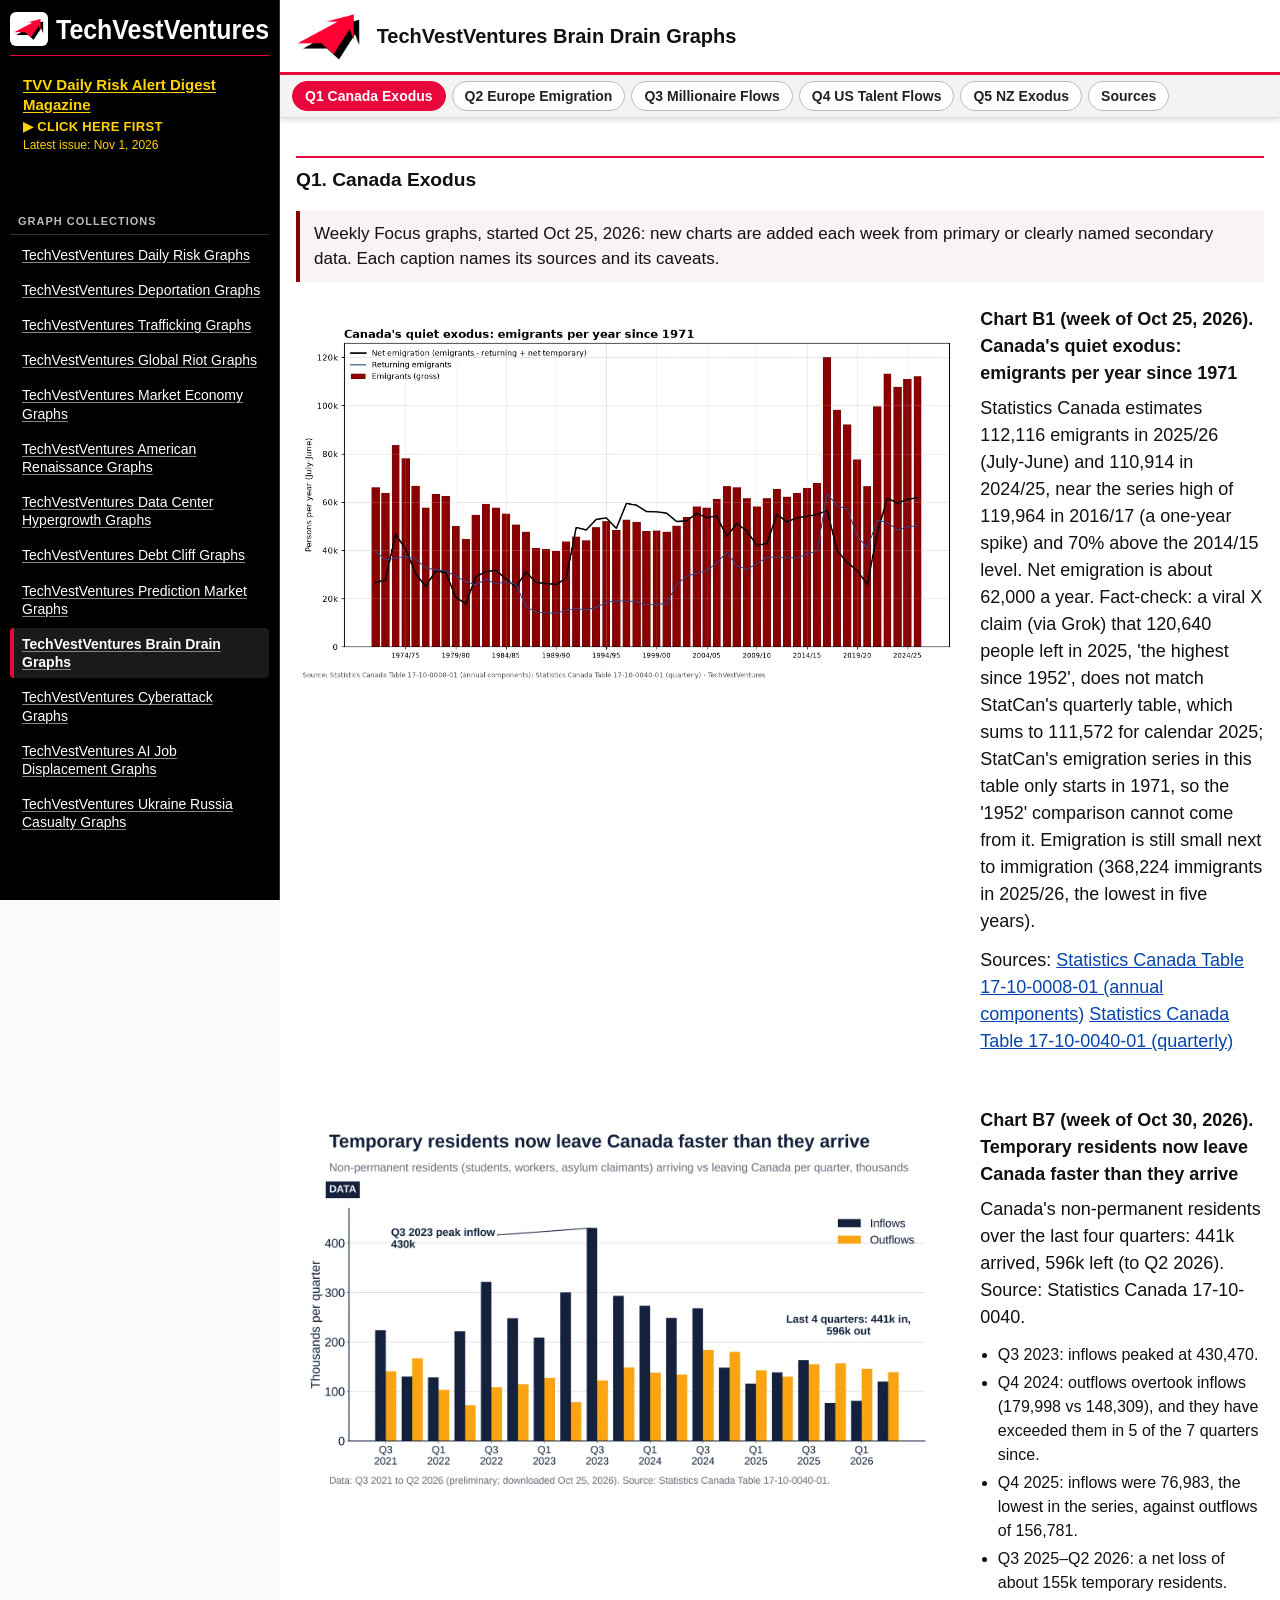
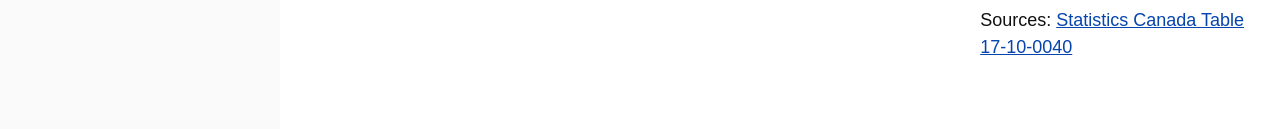
==== index.html @ b0a814bf "Sidebar: gold Digest/Essay links, Graph Collections + Essays groups (3 essays)" ====
<!doctype html><html lang="en"><head><meta charset="utf-8"><meta name="viewport" content="width=device-width,initial-scale=1"><title>TechVestVentures Brain Drain Graphs</title><link rel="stylesheet" href="assets/style.css"></head><body><nav id="tvvnav" aria-label="TechVestVentures sites"><details open><summary><span class="mark"><img src="[data-uri]" alt="TechVest logo"></span><svg class="word" viewBox="0 0 214 32" preserveAspectRatio="xMinYMid meet" role="img" aria-label="TechVestVentures"><text x="0" y="26" textLength="214" lengthAdjust="spacingAndGlyphs" font-family="Arial,Helvetica,sans-serif" font-weight="700" font-size="28" fill="#fff">TechVestVentures</text></svg></summary><a class="mag" href="https://atlantean2.github.io/tvv-daily-risk-alert-digest/"><span class="t">TVV Daily Risk Alert Digest Magazine</span><span class="cta">&#9654; click here first</span><span class="sub">Latest issue: Nov 1, 2026</span></a><div class="sp2" aria-hidden="true"></div><div class="grp">Graph Collections</div><a href="https://atlantean2.github.io/tvv-daily-risk-graphs/">TechVestVentures Daily Risk Graphs</a><a href="https://atlantean2.github.io/tvv-deportation-graphs/">TechVestVentures Deportation Graphs</a><a href="https://atlantean2.github.io/tvv-trafficking-graphs/">TechVestVentures Trafficking Graphs</a><a href="https://atlantean2.github.io/tvv-global-riot-graphs/">TechVestVentures Global Riot Graphs</a><a href="https://atlantean2.github.io/tvv-market-economy-graphs/">TechVestVentures Market Economy Graphs</a><a href="https://atlantean2.github.io/tvv-american-renaissance-graphs/">TechVestVentures American Renaissance Graphs</a><a href="https://atlantean2.github.io/tvv-data-center-hypergrowth-graphs/">TechVestVentures Data Center Hypergrowth Graphs</a><a href="https://atlantean2.github.io/tvv-debt-cliff-graphs/">TechVestVentures Debt Cliff Graphs</a><a href="https://atlantean2.github.io/tvv-prediction-market-graphs/">TechVestVentures Prediction Market Graphs</a><a class="cur" href="https://atlantean2.github.io/tvv-brain-drain-graphs/" aria-current="page">TechVestVentures Brain Drain Graphs</a><a href="https://atlantean2.github.io/tvv-cyberattack-graphs/">TechVestVentures Cyberattack Graphs</a><a href="https://atlantean2.github.io/tvv-ai-job-displacement-graphs/">TechVestVentures AI Job Displacement Graphs</a><a href="https://atlantean2.github.io/tvv-ukraine-russia-casualty-graphs/">TechVestVentures Ukraine Russia Casualty Graphs</a><div class="sp5" aria-hidden="true"></div><div class="grp gold">Essays</div><a class="ess" href="https://atlantean2.github.io/tvv-daily-risk-alert-digest/essays/ai-job-displacement.html">AI Job Displacement</a><a class="ess" href="https://atlantean2.github.io/tvv-daily-risk-alert-digest/essays/prediction-markets.html">Prediction Markets</a><a class="ess" href="https://atlantean2.github.io/tvv-daily-risk-alert-digest/essays/ukraine-russia-casualty-claims.html">Ukraine vs Russia: Casualty Claims</a></details></nav><script>(function(){var d=document.querySelector('#tvvnav details');function f(){if(innerWidth>900)d.open=true}f();addEventListener('resize',f)})()</script><div id="top"><header><img src="assets/logo.png" alt="TVV logo"><h1>TechVestVentures Brain Drain Graphs</h1></header><nav id="tabs" role="tablist" aria-label="Sections"><button role="tab" data-d="Q1" aria-selected="false">Q1 Canada Exodus</button><button role="tab" data-d="Q2" aria-selected="false">Q2 Europe Emigration</button><button role="tab" data-d="Q3" aria-selected="false">Q3 Millionaire Flows</button><button role="tab" data-d="Q4" aria-selected="false">Q4 US Talent Flows</button><button role="tab" data-d="Q5" aria-selected="false">Q5 NZ Exodus</button><button role="tab" data-d="sources" aria-selected="false">Sources</button></nav></div><main id="content"></main><script>const tabs=[...document.querySelectorAll('#tabs button')],m=document.getElementById('content'),ds=tabs.map(t=>t.dataset.d);
async function show(d){if(!ds.includes(d))d=ds[0];tabs.forEach(t=>t.setAttribute('aria-selected',t.dataset.d==d));
document.querySelector(`#tabs [data-d="${d}"]`).scrollIntoView({inline:'nearest',block:'nearest'});
m.innerHTML='<p>Loading…</p>';try{const r=await fetch('issues/'+d+'.html',{cache:'no-cache'});const doc=new DOMParser().parseFromString(await r.text(),'text/html');
const c=doc.querySelector('#issue');c.querySelectorAll('img').forEach(i=>i.setAttribute('src','issues/'+i.getAttribute('src')));
c.querySelectorAll('a[href]').forEach(a=>{const h=a.getAttribute('href');if(!/^(https?:|#)/.test(h))a.setAttribute('href','issues/'+h);if(/^http/.test(h)){a.target='_blank';a.rel='noopener'}});m.innerHTML=c.innerHTML;document.title=TT+' — '+(tabs.find(t=>t.dataset.d==d).textContent);window.scrollTo(0,0)}
catch(e){m.innerHTML='<p>Could not load '+d+'.</p>'}}
const TT=document.title;tabs.forEach(t=>t.onclick=()=>{location.hash=t.dataset.d});
addEventListener('hashchange',()=>show(location.hash.slice(1)));show(location.hash.slice(1));</script></body></html>
---- assets/style.css ----
body{margin:0;font:16px/1.5 Arial,Helvetica,sans-serif;color:#111;background:#fafafa}
#top{position:sticky;top:0;z-index:9;background:#fff;box-shadow:0 2px 6px #0002}
header{border-bottom:3px solid #e8063c;display:flex;align-items:center;gap:14px;padding:8px 16px}
header img{height:56px}header h1{font-size:1.25rem;margin:0}
#tabs{display:flex;gap:6px;overflow-x:auto;white-space:nowrap;padding:6px 12px;background:#f3f3f3;border-bottom:1px solid #ddd;-webkit-overflow-scrolling:touch}
#tabs button{flex:0 0 auto;font:600 14px Arial,sans-serif;padding:6px 12px;border:1px solid #bbb;border-radius:16px;background:#fff;color:#222;cursor:pointer}
#tabs button[aria-selected=true]{background:#e8063c;border-color:#e8063c;color:#fff}
main{max-width:1040px;margin:0 auto;padding:16px;background:#fff}
main img{width:100%;max-width:1000px;height:auto;display:block;margin:14px auto}
a{color:#0645ad;text-decoration:underline}h2{border-top:2px solid #e8063c;padding-top:8px;margin-top:22px;font-size:1.2rem;font-weight:700;scroll-margin-top:130px}
main table{width:100%;border-collapse:collapse}main td{display:block;width:100%;padding:0}main td:empty{display:none}
ul.items{margin-left:24px;padding-left:1.1em}
.action-box{border:3px solid #e8063c;padding:10px 14px;margin:20px 0}ul.items li{margin:6px 0}
@media(max-width:600px){header img{height:40px}header h1{font-size:1rem}}
figure.g{margin:0 0 28px;padding:0}figure.g figcaption{font-size:15px;margin:4px 6px}figure.g .t{font-weight:700}
figure.g .s{font-size:14px;word-break:break-all}ul.src li{margin:4px 0;word-break:break-all}
figure.g.w{display:grid;grid-template-columns:minmax(0,7fr) minmax(260px,3fr);gap:22px;align-items:start;margin:0 0 40px}
figure.g.w img{width:100%;height:auto;max-width:none}
figure.g.w figcaption{font-size:18px;line-height:1.5;margin:0}figure.g.w figcaption p{margin:0 0 12px}
figure.g.w figcaption .t{font-weight:700;display:block;margin-bottom:8px}
.wk{border-left:4px solid #8B0000;background:#faf3f3;padding:10px 14px;margin:0 0 24px;font-size:17px;line-height:1.5}
figure.g.w ul{margin:0 0 12px;padding-left:1.1em;font-size:16px}figure.g.w li{margin:4px 0}figure.g.w p.nt{font-size:15px;color:#444}
@media(max-width:1100px){figure.g.w{grid-template-columns:1fr}}
#tvvnav{position:fixed;left:0;top:0;bottom:0;width:280px;box-sizing:border-box;padding:12px 10px;background:#000;color:#fff;border-right:1px solid #333;font-family:Arial,Helvetica,sans-serif;overflow-y:auto;z-index:20}
#tvvnav summary{list-style:none;cursor:default;display:flex;align-items:center;gap:8px;border-bottom:1px solid #e8063c;padding-bottom:9px;margin-bottom:10px}
#tvvnav summary::-webkit-details-marker{display:none}
#tvvnav .mark{flex:0 0 auto;width:38px;height:34px;background:#fff;border-radius:6px;display:flex;align-items:center;justify-content:center}
#tvvnav .mark img{width:32px;height:auto;display:block}
#tvvnav .word{flex:1 1 auto;min-width:0;height:32px;display:block}
#tvvnav a,#tvvnav span.soon{display:block;font-size:14px;padding:7px 8px;margin:3px 0;border-radius:4px;line-height:1.3;border-left:4px solid transparent}
#tvvnav a{color:#fff;text-decoration:underline;text-decoration-color:#888;text-underline-offset:2px}
#tvvnav a:hover,#tvvnav a:focus{background:#222;text-decoration-color:#fff}
#tvvnav a.cur{font-weight:700;border-left-color:#e8063c;background:#1a1a1a}
#tvvnav span.soon{color:#888;font-style:italic}
#tvvnav a.mag{background:#ffd400;color:#000;font-weight:700;font-size:15px;text-decoration:none;border-left:4px solid #ffd400;padding:9px 9px 8px;margin-bottom:10px}
#tvvnav a.mag:hover,#tvvnav a.mag:focus{background:#ffe766}
#tvvnav a.mag.cur{border-left-color:#e8063c}
#tvvnav a.mag .t{text-decoration:underline;text-underline-offset:2px}
#tvvnav a.mag .cta{display:block;margin-top:5px;font-size:13px;font-weight:700;text-transform:uppercase;letter-spacing:.3px}
#tvvnav a.mag .sub{display:block;font-size:12px;font-weight:400;margin-top:2px}
#tvvnav a.mag:not(.cur){background:transparent;color:#ffd400;border-left:4px solid transparent}
#tvvnav a.mag:not(.cur):hover,#tvvnav a.mag:not(.cur):focus{background:#1a1a1a}
#tvvnav .sp2{height:2.6em}#tvvnav .sp5{height:6.5em}
#tvvnav .grp{font-size:11px;font-weight:700;letter-spacing:1px;text-transform:uppercase;color:#bbb;padding:0 8px 4px;margin:0 0 4px;border-bottom:1px solid #333}
#tvvnav .grp.gold{color:#ffd400;border-bottom-color:#5a4b00}
#tvvnav a.ess{color:#ffd400;font-weight:700;text-decoration-color:#8a7300}
#tvvnav a.ess:hover,#tvvnav a.ess:focus{background:#1a1a1a;text-decoration-color:#ffd400}
#tvvnav a.ess.cur{background:#ffd400;color:#000;border-left-color:#e8063c;text-decoration:none}
body{padding-left:280px}
@media(max-width:900px){body{padding-left:0}#tvvnav{position:static;width:auto;border-right:0;border-bottom:2px solid #e8063c;padding:8px 12px}
#tvvnav summary{cursor:pointer;margin:0;border:0;padding:2px 0}#tvvnav .word{max-width:250px}
#tvvnav summary::after{content:"\2630";color:#fff;font-size:22px;margin-left:auto;padding-left:8px}}
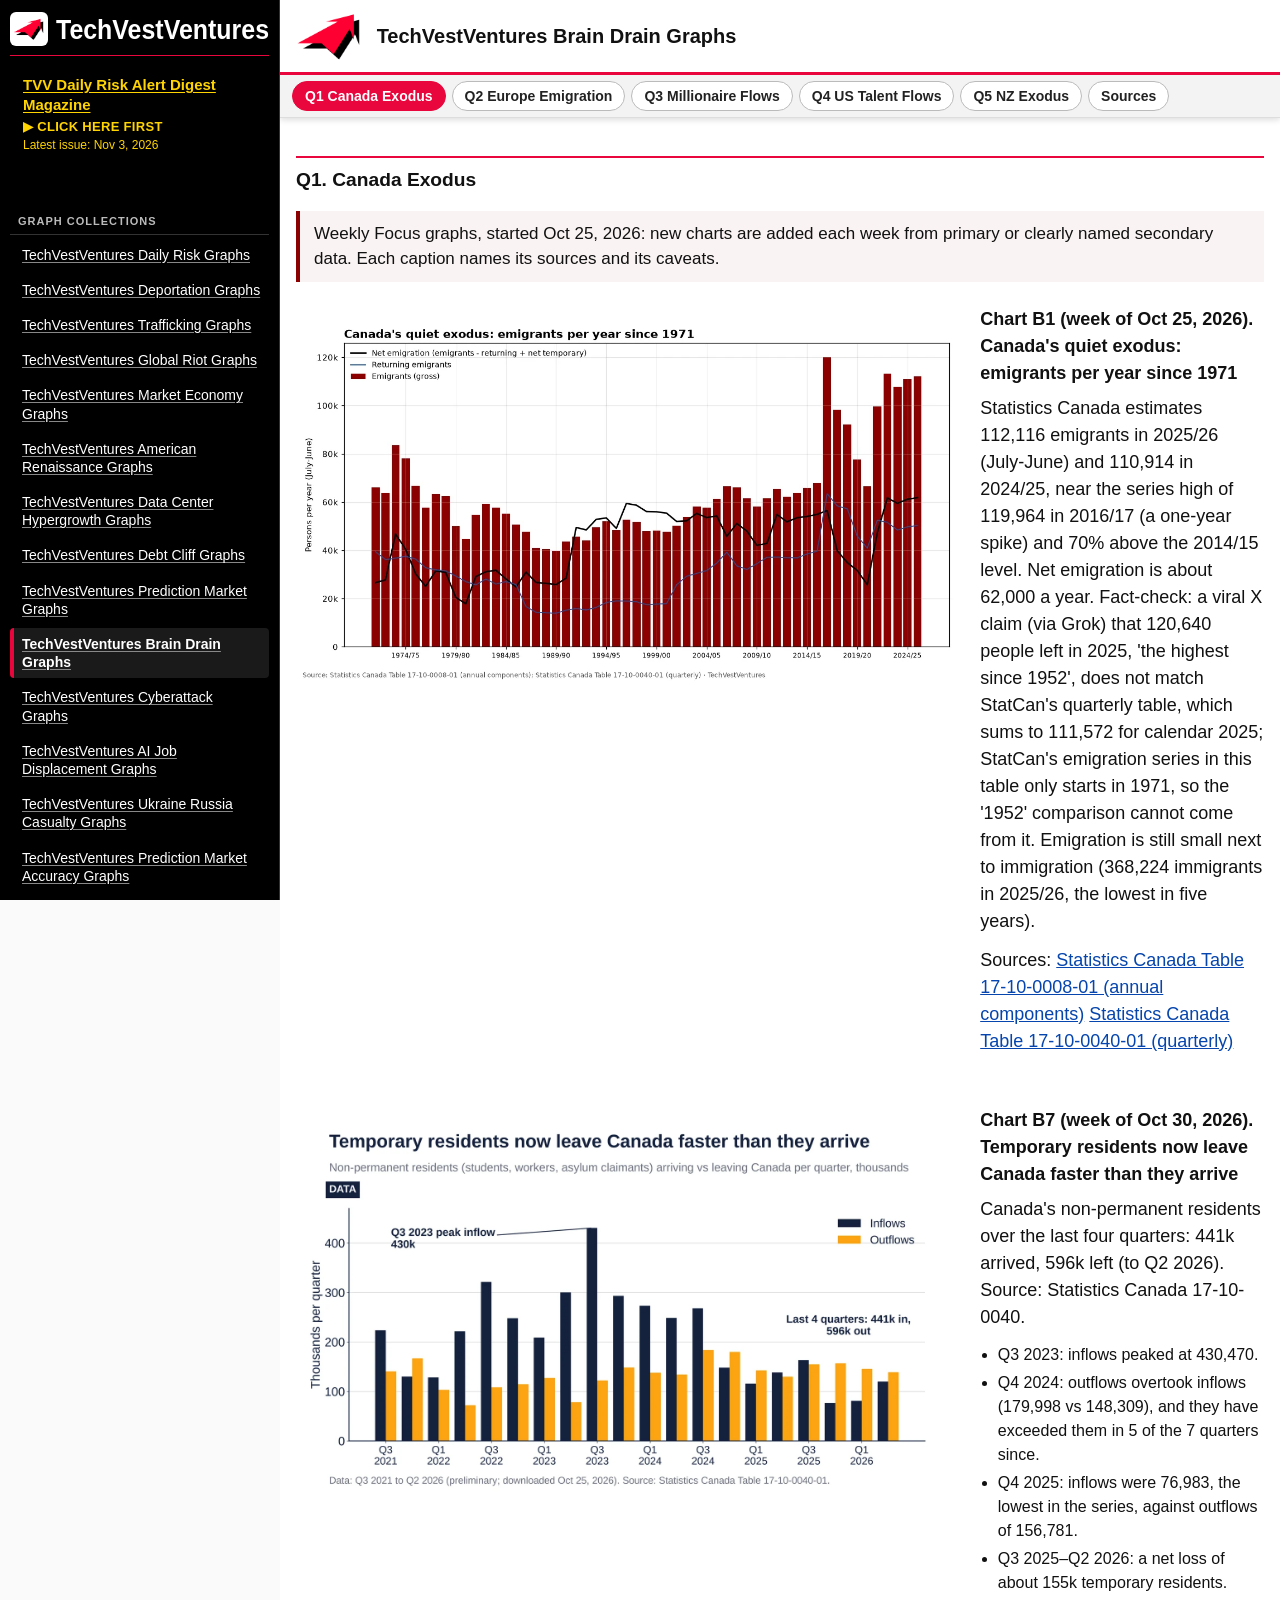
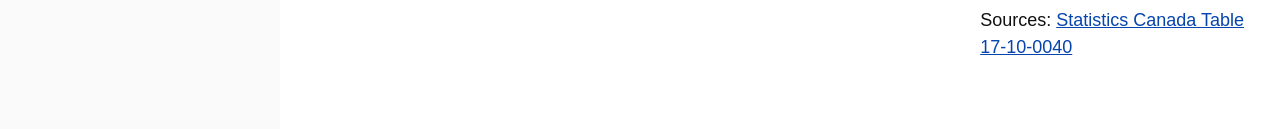
==== commit e1e3bc54: "Sidebar: add Prediction Market Accuracy Graphs" ====
--- a/index.html
+++ b/index.html
@@ -1,4 +1,4 @@
-<!doctype html><html lang="en"><head><meta charset="utf-8"><meta name="viewport" content="width=device-width,initial-scale=1"><title>TechVestVentures Brain Drain Graphs</title><link rel="stylesheet" href="assets/style.css"></head><body><nav id="tvvnav" aria-label="TechVestVentures sites"><details open><summary><span class="mark"><img src="[data-uri]" alt="TechVest logo"></span><svg class="word" viewBox="0 0 214 32" preserveAspectRatio="xMinYMid meet" role="img" aria-label="TechVestVentures"><text x="0" y="26" textLength="214" lengthAdjust="spacingAndGlyphs" font-family="Arial,Helvetica,sans-serif" font-weight="700" font-size="28" fill="#fff">TechVestVentures</text></svg></summary><a class="mag" href="https://atlantean2.github.io/tvv-daily-risk-alert-digest/"><span class="t">TVV Daily Risk Alert Digest Magazine</span><span class="cta">&#9654; click here first</span><span class="sub">Latest issue: Nov 1, 2026</span></a><div class="sp2" aria-hidden="true"></div><div class="grp">Graph Collections</div><a href="https://atlantean2.github.io/tvv-daily-risk-graphs/">TechVestVentures Daily Risk Graphs</a><a href="https://atlantean2.github.io/tvv-deportation-graphs/">TechVestVentures Deportation Graphs</a><a href="https://atlantean2.github.io/tvv-trafficking-graphs/">TechVestVentures Trafficking Graphs</a><a href="https://atlantean2.github.io/tvv-global-riot-graphs/">TechVestVentures Global Riot Graphs</a><a href="https://atlantean2.github.io/tvv-market-economy-graphs/">TechVestVentures Market Economy Graphs</a><a href="https://atlantean2.github.io/tvv-american-renaissance-graphs/">TechVestVentures American Renaissance Graphs</a><a href="https://atlantean2.github.io/tvv-data-center-hypergrowth-graphs/">TechVestVentures Data Center Hypergrowth Graphs</a><a href="https://atlantean2.github.io/tvv-debt-cliff-graphs/">TechVestVentures Debt Cliff Graphs</a><a href="https://atlantean2.github.io/tvv-prediction-market-graphs/">TechVestVentures Prediction Market Graphs</a><a class="cur" href="https://atlantean2.github.io/tvv-brain-drain-graphs/" aria-current="page">TechVestVentures Brain Drain Graphs</a><a href="https://atlantean2.github.io/tvv-cyberattack-graphs/">TechVestVentures Cyberattack Graphs</a><a href="https://atlantean2.github.io/tvv-ai-job-displacement-graphs/">TechVestVentures AI Job Displacement Graphs</a><a href="https://atlantean2.github.io/tvv-ukraine-russia-casualty-graphs/">TechVestVentures Ukraine Russia Casualty Graphs</a><div class="sp5" aria-hidden="true"></div><div class="grp gold">Essays</div><a class="ess" href="https://atlantean2.github.io/tvv-daily-risk-alert-digest/essays/ai-job-displacement.html">AI Job Displacement</a><a class="ess" href="https://atlantean2.github.io/tvv-daily-risk-alert-digest/essays/prediction-markets.html">Prediction Markets</a><a class="ess" href="https://atlantean2.github.io/tvv-daily-risk-alert-digest/essays/ukraine-russia-casualty-claims.html">Ukraine vs Russia: Casualty Claims</a></details></nav><script>(function(){var d=document.querySelector('#tvvnav details');function f(){if(innerWidth>900)d.open=true}f();addEventListener('resize',f)})()</script><div id="top"><header><img src="assets/logo.png" alt="TVV logo"><h1>TechVestVentures Brain Drain Graphs</h1></header><nav id="tabs" role="tablist" aria-label="Sections"><button role="tab" data-d="Q1" aria-selected="false">Q1 Canada Exodus</button><button role="tab" data-d="Q2" aria-selected="false">Q2 Europe Emigration</button><button role="tab" data-d="Q3" aria-selected="false">Q3 Millionaire Flows</button><button role="tab" data-d="Q4" aria-selected="false">Q4 US Talent Flows</button><button role="tab" data-d="Q5" aria-selected="false">Q5 NZ Exodus</button><button role="tab" data-d="sources" aria-selected="false">Sources</button></nav></div><main id="content"></main><script>const tabs=[...document.querySelectorAll('#tabs button')],m=document.getElementById('content'),ds=tabs.map(t=>t.dataset.d);
+<!doctype html><html lang="en"><head><meta charset="utf-8"><meta name="viewport" content="width=device-width,initial-scale=1"><title>TechVestVentures Brain Drain Graphs</title><link rel="stylesheet" href="assets/style.css"></head><body><nav id="tvvnav" aria-label="TechVestVentures sites"><details open><summary><span class="mark"><img src="[data-uri]" alt="TechVest logo"></span><svg class="word" viewBox="0 0 214 32" preserveAspectRatio="xMinYMid meet" role="img" aria-label="TechVestVentures"><text x="0" y="26" textLength="214" lengthAdjust="spacingAndGlyphs" font-family="Arial,Helvetica,sans-serif" font-weight="700" font-size="28" fill="#fff">TechVestVentures</text></svg></summary><a class="mag" href="https://atlantean2.github.io/tvv-daily-risk-alert-digest/"><span class="t">TVV Daily Risk Alert Digest Magazine</span><span class="cta">&#9654; click here first</span><span class="sub">Latest issue: Nov 3, 2026</span></a><div class="sp2" aria-hidden="true"></div><div class="grp">Graph Collections</div><a href="https://atlantean2.github.io/tvv-daily-risk-graphs/">TechVestVentures Daily Risk Graphs</a><a href="https://atlantean2.github.io/tvv-deportation-graphs/">TechVestVentures Deportation Graphs</a><a href="https://atlantean2.github.io/tvv-trafficking-graphs/">TechVestVentures Trafficking Graphs</a><a href="https://atlantean2.github.io/tvv-global-riot-graphs/">TechVestVentures Global Riot Graphs</a><a href="https://atlantean2.github.io/tvv-market-economy-graphs/">TechVestVentures Market Economy Graphs</a><a href="https://atlantean2.github.io/tvv-american-renaissance-graphs/">TechVestVentures American Renaissance Graphs</a><a href="https://atlantean2.github.io/tvv-data-center-hypergrowth-graphs/">TechVestVentures Data Center Hypergrowth Graphs</a><a href="https://atlantean2.github.io/tvv-debt-cliff-graphs/">TechVestVentures Debt Cliff Graphs</a><a href="https://atlantean2.github.io/tvv-prediction-market-graphs/">TechVestVentures Prediction Market Graphs</a><a class="cur" href="https://atlantean2.github.io/tvv-brain-drain-graphs/" aria-current="page">TechVestVentures Brain Drain Graphs</a><a href="https://atlantean2.github.io/tvv-cyberattack-graphs/">TechVestVentures Cyberattack Graphs</a><a href="https://atlantean2.github.io/tvv-ai-job-displacement-graphs/">TechVestVentures AI Job Displacement Graphs</a><a href="https://atlantean2.github.io/tvv-ukraine-russia-casualty-graphs/">TechVestVentures Ukraine Russia Casualty Graphs</a><a href="https://atlantean2.github.io/tvv-prediction-market-accuracy-graphs/">TechVestVentures Prediction Market Accuracy Graphs</a><div class="sp5" aria-hidden="true"></div><div class="grp gold">Essays</div><a class="ess" href="https://atlantean2.github.io/tvv-daily-risk-alert-digest/essays/ai-job-displacement.html">AI Job Displacement</a><a class="ess" href="https://atlantean2.github.io/tvv-daily-risk-alert-digest/essays/prediction-markets.html">Prediction Markets</a><a class="ess" href="https://atlantean2.github.io/tvv-daily-risk-alert-digest/essays/ukraine-russia-casualty-claims.html">Ukraine vs Russia: Casualty Claims</a></details></nav><script>(function(){var d=document.querySelector('#tvvnav details');function f(){if(innerWidth>900)d.open=true}f();addEventListener('resize',f)})()</script><div id="top"><header><img src="assets/logo.png" alt="TVV logo"><h1>TechVestVentures Brain Drain Graphs</h1></header><nav id="tabs" role="tablist" aria-label="Sections"><button role="tab" data-d="Q1" aria-selected="false">Q1 Canada Exodus</button><button role="tab" data-d="Q2" aria-selected="false">Q2 Europe Emigration</button><button role="tab" data-d="Q3" aria-selected="false">Q3 Millionaire Flows</button><button role="tab" data-d="Q4" aria-selected="false">Q4 US Talent Flows</button><button role="tab" data-d="Q5" aria-selected="false">Q5 NZ Exodus</button><button role="tab" data-d="sources" aria-selected="false">Sources</button></nav></div><main id="content"></main><script>const tabs=[...document.querySelectorAll('#tabs button')],m=document.getElementById('content'),ds=tabs.map(t=>t.dataset.d);
 async function show(d){if(!ds.includes(d))d=ds[0];tabs.forEach(t=>t.setAttribute('aria-selected',t.dataset.d==d));
 document.querySelector(`#tabs [data-d="${d}"]`).scrollIntoView({inline:'nearest',block:'nearest'});
 m.innerHTML='<p>Loading…</p>';try{const r=await fetch('issues/'+d+'.html',{cache:'no-cache'});const doc=new DOMParser().parseFromString(await r.text(),'text/html');
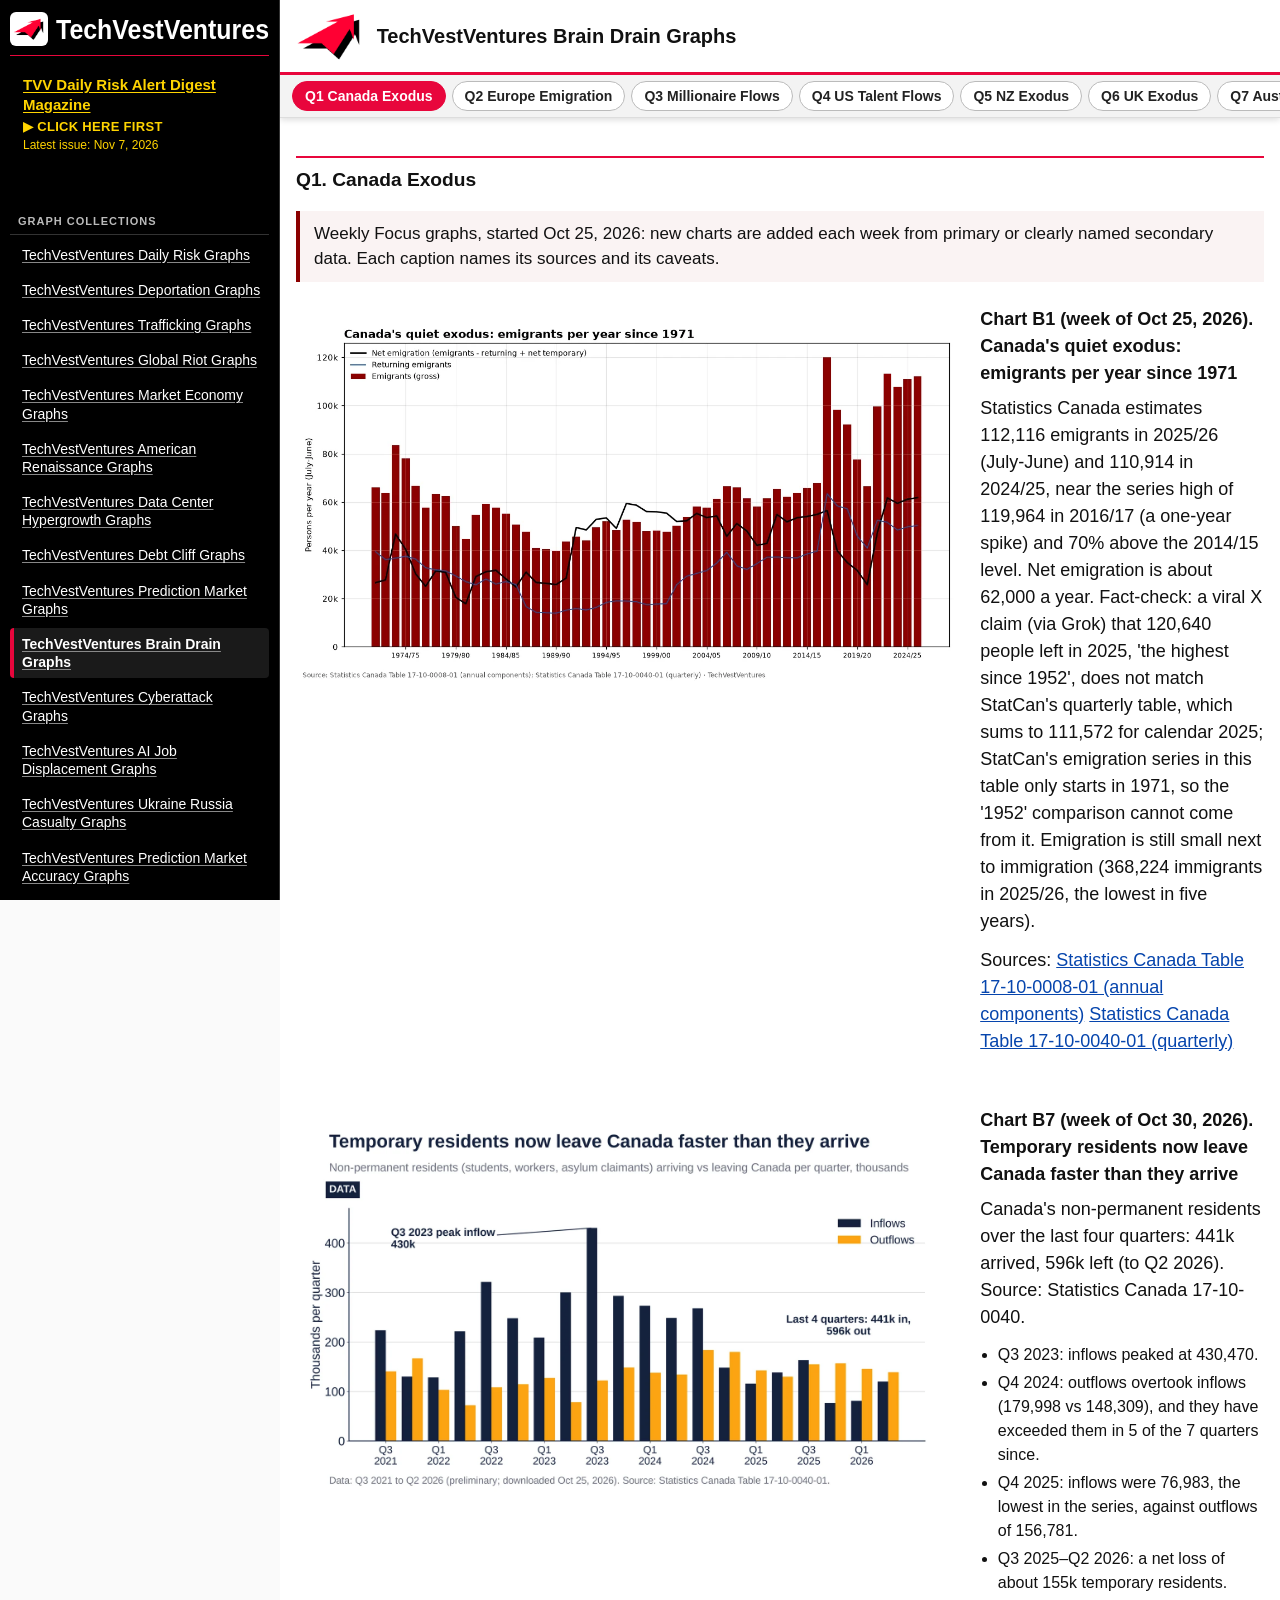
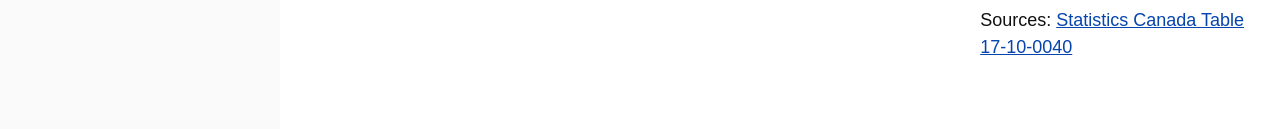
==== commit 715e3f85: "Weekly Focus graphs 2026-11-08" ====
--- a/index.html
+++ b/index.html
@@ -1,4 +1,4 @@
-<!doctype html><html lang="en"><head><meta charset="utf-8"><meta name="viewport" content="width=device-width,initial-scale=1"><title>TechVestVentures Brain Drain Graphs</title><link rel="stylesheet" href="assets/style.css"></head><body><nav id="tvvnav" aria-label="TechVestVentures sites"><details open><summary><span class="mark"><img src="[data-uri]" alt="TechVest logo"></span><svg class="word" viewBox="0 0 214 32" preserveAspectRatio="xMinYMid meet" role="img" aria-label="TechVestVentures"><text x="0" y="26" textLength="214" lengthAdjust="spacingAndGlyphs" font-family="Arial,Helvetica,sans-serif" font-weight="700" font-size="28" fill="#fff">TechVestVentures</text></svg></summary><a class="mag" href="https://atlantean2.github.io/tvv-daily-risk-alert-digest/"><span class="t">TVV Daily Risk Alert Digest Magazine</span><span class="cta">&#9654; click here first</span><span class="sub">Latest issue: Nov 3, 2026</span></a><div class="sp2" aria-hidden="true"></div><div class="grp">Graph Collections</div><a href="https://atlantean2.github.io/tvv-daily-risk-graphs/">TechVestVentures Daily Risk Graphs</a><a href="https://atlantean2.github.io/tvv-deportation-graphs/">TechVestVentures Deportation Graphs</a><a href="https://atlantean2.github.io/tvv-trafficking-graphs/">TechVestVentures Trafficking Graphs</a><a href="https://atlantean2.github.io/tvv-global-riot-graphs/">TechVestVentures Global Riot Graphs</a><a href="https://atlantean2.github.io/tvv-market-economy-graphs/">TechVestVentures Market Economy Graphs</a><a href="https://atlantean2.github.io/tvv-american-renaissance-graphs/">TechVestVentures American Renaissance Graphs</a><a href="https://atlantean2.github.io/tvv-data-center-hypergrowth-graphs/">TechVestVentures Data Center Hypergrowth Graphs</a><a href="https://atlantean2.github.io/tvv-debt-cliff-graphs/">TechVestVentures Debt Cliff Graphs</a><a href="https://atlantean2.github.io/tvv-prediction-market-graphs/">TechVestVentures Prediction Market Graphs</a><a class="cur" href="https://atlantean2.github.io/tvv-brain-drain-graphs/" aria-current="page">TechVestVentures Brain Drain Graphs</a><a href="https://atlantean2.github.io/tvv-cyberattack-graphs/">TechVestVentures Cyberattack Graphs</a><a href="https://atlantean2.github.io/tvv-ai-job-displacement-graphs/">TechVestVentures AI Job Displacement Graphs</a><a href="https://atlantean2.github.io/tvv-ukraine-russia-casualty-graphs/">TechVestVentures Ukraine Russia Casualty Graphs</a><a href="https://atlantean2.github.io/tvv-prediction-market-accuracy-graphs/">TechVestVentures Prediction Market Accuracy Graphs</a><div class="sp5" aria-hidden="true"></div><div class="grp gold">Essays</div><a class="ess" href="https://atlantean2.github.io/tvv-daily-risk-alert-digest/essays/ai-job-displacement.html">AI Job Displacement</a><a class="ess" href="https://atlantean2.github.io/tvv-daily-risk-alert-digest/essays/prediction-markets.html">Prediction Markets</a><a class="ess" href="https://atlantean2.github.io/tvv-daily-risk-alert-digest/essays/ukraine-russia-casualty-claims.html">Ukraine vs Russia: Casualty Claims</a></details></nav><script>(function(){var d=document.querySelector('#tvvnav details');function f(){if(innerWidth>900)d.open=true}f();addEventListener('resize',f)})()</script><div id="top"><header><img src="assets/logo.png" alt="TVV logo"><h1>TechVestVentures Brain Drain Graphs</h1></header><nav id="tabs" role="tablist" aria-label="Sections"><button role="tab" data-d="Q1" aria-selected="false">Q1 Canada Exodus</button><button role="tab" data-d="Q2" aria-selected="false">Q2 Europe Emigration</button><button role="tab" data-d="Q3" aria-selected="false">Q3 Millionaire Flows</button><button role="tab" data-d="Q4" aria-selected="false">Q4 US Talent Flows</button><button role="tab" data-d="Q5" aria-selected="false">Q5 NZ Exodus</button><button role="tab" data-d="sources" aria-selected="false">Sources</button></nav></div><main id="content"></main><script>const tabs=[...document.querySelectorAll('#tabs button')],m=document.getElementById('content'),ds=tabs.map(t=>t.dataset.d);
+<!doctype html><html lang="en"><head><meta charset="utf-8"><meta name="viewport" content="width=device-width,initial-scale=1"><title>TechVestVentures Brain Drain Graphs</title><link rel="stylesheet" href="assets/style.css"></head><body><nav id="tvvnav" aria-label="TechVestVentures sites"><details open><summary><span class="mark"><img src="[data-uri]" alt="TechVest logo"></span><svg class="word" viewBox="0 0 214 32" preserveAspectRatio="xMinYMid meet" role="img" aria-label="TechVestVentures"><text x="0" y="26" textLength="214" lengthAdjust="spacingAndGlyphs" font-family="Arial,Helvetica,sans-serif" font-weight="700" font-size="28" fill="#fff">TechVestVentures</text></svg></summary><a class="mag" href="https://atlantean2.github.io/tvv-daily-risk-alert-digest/"><span class="t">TVV Daily Risk Alert Digest Magazine</span><span class="cta">&#9654; click here first</span><span class="sub">Latest issue: Nov 7, 2026</span></a><div class="sp2" aria-hidden="true"></div><div class="grp">Graph Collections</div><a href="https://atlantean2.github.io/tvv-daily-risk-graphs/">TechVestVentures Daily Risk Graphs</a><a href="https://atlantean2.github.io/tvv-deportation-graphs/">TechVestVentures Deportation Graphs</a><a href="https://atlantean2.github.io/tvv-trafficking-graphs/">TechVestVentures Trafficking Graphs</a><a href="https://atlantean2.github.io/tvv-global-riot-graphs/">TechVestVentures Global Riot Graphs</a><a href="https://atlantean2.github.io/tvv-market-economy-graphs/">TechVestVentures Market Economy Graphs</a><a href="https://atlantean2.github.io/tvv-american-renaissance-graphs/">TechVestVentures American Renaissance Graphs</a><a href="https://atlantean2.github.io/tvv-data-center-hypergrowth-graphs/">TechVestVentures Data Center Hypergrowth Graphs</a><a href="https://atlantean2.github.io/tvv-debt-cliff-graphs/">TechVestVentures Debt Cliff Graphs</a><a href="https://atlantean2.github.io/tvv-prediction-market-graphs/">TechVestVentures Prediction Market Graphs</a><a class="cur" href="https://atlantean2.github.io/tvv-brain-drain-graphs/" aria-current="page">TechVestVentures Brain Drain Graphs</a><a href="https://atlantean2.github.io/tvv-cyberattack-graphs/">TechVestVentures Cyberattack Graphs</a><a href="https://atlantean2.github.io/tvv-ai-job-displacement-graphs/">TechVestVentures AI Job Displacement Graphs</a><a href="https://atlantean2.github.io/tvv-ukraine-russia-casualty-graphs/">TechVestVentures Ukraine Russia Casualty Graphs</a><a href="https://atlantean2.github.io/tvv-prediction-market-accuracy-graphs/">TechVestVentures Prediction Market Accuracy Graphs</a><div class="sp5" aria-hidden="true"></div><div class="grp gold">Essays</div><a class="ess" href="https://atlantean2.github.io/tvv-daily-risk-alert-digest/essays/ai-job-displacement.html">AI Job Displacement</a><a class="ess" href="https://atlantean2.github.io/tvv-daily-risk-alert-digest/essays/prediction-markets.html">Prediction Markets</a><a class="ess" href="https://atlantean2.github.io/tvv-daily-risk-alert-digest/essays/ukraine-russia-casualty-claims.html">Ukraine vs Russia: Casualty Claims</a></details></nav><script>(function(){var d=document.querySelector('#tvvnav details');function f(){if(innerWidth>900)d.open=true}f();addEventListener('resize',f)})()</script><div id="top"><header><img src="assets/logo.png" alt="TVV logo"><h1>TechVestVentures Brain Drain Graphs</h1></header><nav id="tabs" role="tablist" aria-label="Sections"><button role="tab" data-d="Q1" aria-selected="false">Q1 Canada Exodus</button><button role="tab" data-d="Q2" aria-selected="false">Q2 Europe Emigration</button><button role="tab" data-d="Q3" aria-selected="false">Q3 Millionaire Flows</button><button role="tab" data-d="Q4" aria-selected="false">Q4 US Talent Flows</button><button role="tab" data-d="Q5" aria-selected="false">Q5 NZ Exodus</button><button role="tab" data-d="Q6" aria-selected="false">Q6 UK Exodus</button><button role="tab" data-d="Q7" aria-selected="false">Q7 Australia Exodus</button><button role="tab" data-d="sources" aria-selected="false">Sources</button></nav></div><main id="content"></main><script>const tabs=[...document.querySelectorAll('#tabs button')],m=document.getElementById('content'),ds=tabs.map(t=>t.dataset.d);
 async function show(d){if(!ds.includes(d))d=ds[0];tabs.forEach(t=>t.setAttribute('aria-selected',t.dataset.d==d));
 document.querySelector(`#tabs [data-d="${d}"]`).scrollIntoView({inline:'nearest',block:'nearest'});
 m.innerHTML='<p>Loading…</p>';try{const r=await fetch('issues/'+d+'.html',{cache:'no-cache'});const doc=new DOMParser().parseFromString(await r.text(),'text/html');
--- a/assets/style.css
+++ b/assets/style.css
@@ -10,7 +10,7 @@
 a{color:#0645ad;text-decoration:underline}h2{border-top:2px solid #e8063c;padding-top:8px;margin-top:22px;font-size:1.2rem;font-weight:700;scroll-margin-top:130px}
 main table{width:100%;border-collapse:collapse}main td{display:block;width:100%;padding:0}main td:empty{display:none}
 ul.items{margin-left:24px;padding-left:1.1em}
-.action-box{border:3px solid #e8063c;padding:10px 14px;margin:20px 0}ul.items li{margin:6px 0}
+.action-box{border:3px solid #e8063c;padding:10px 14px;margin:20px 0}a.risk-center{font-weight:700;color:#C00000}.rc-header{font-size:.9rem;color:#1a1a1a;border-bottom:2px solid #C9A227;padding-bottom:6px;margin:0 0 12px}ul.items li{margin:6px 0}
 @media(max-width:600px){header img{height:40px}header h1{font-size:1rem}}
 figure.g{margin:0 0 28px;padding:0}figure.g figcaption{font-size:15px;margin:4px 6px}figure.g .t{font-weight:700}
 figure.g .s{font-size:14px;word-break:break-all}ul.src li{margin:4px 0;word-break:break-all}
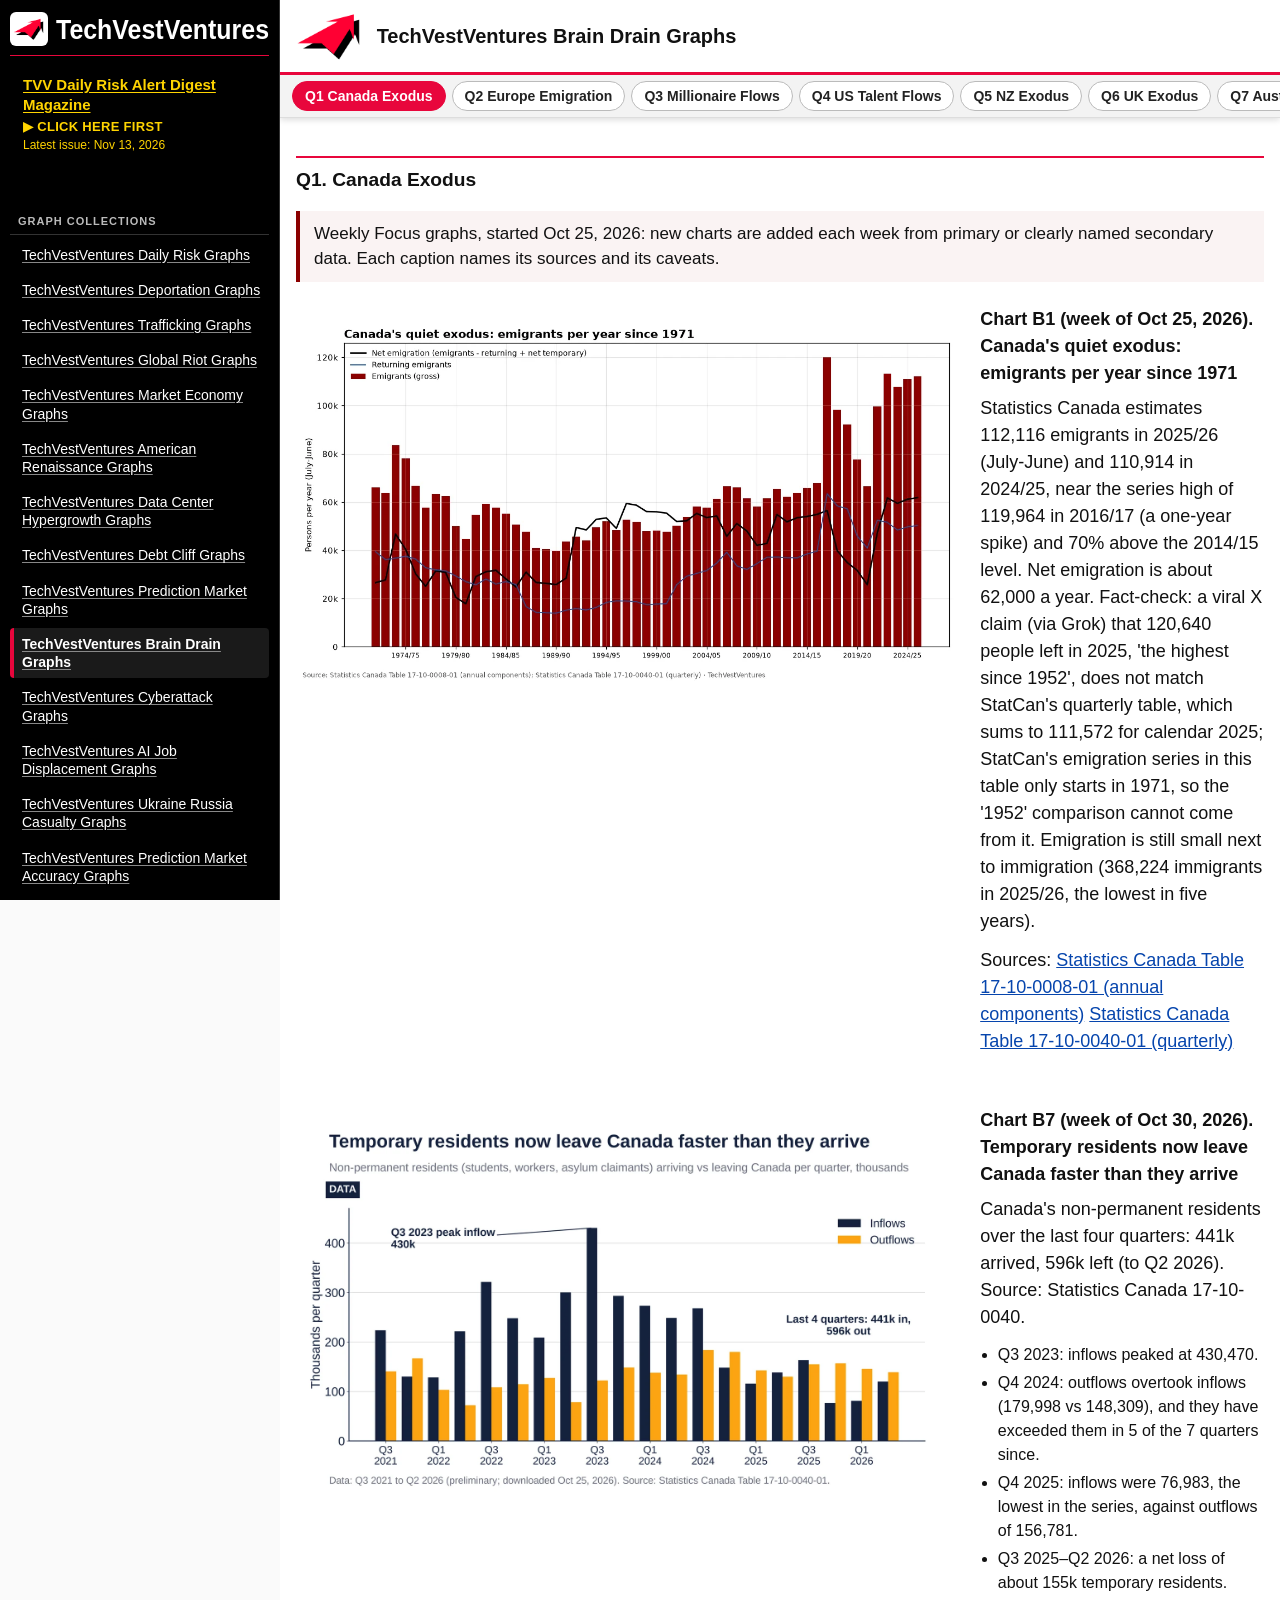
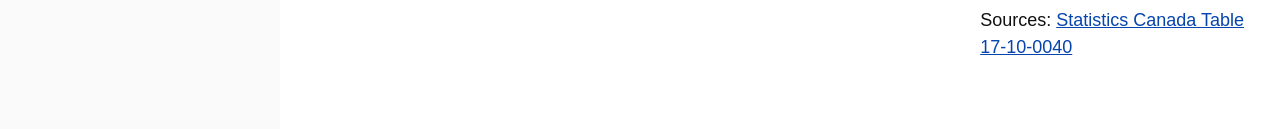
==== commit b06453a7: "Sidebar: add Longevity Health Graphs" ====
--- a/index.html
+++ b/index.html
@@ -1,4 +1,4 @@
-<!doctype html><html lang="en"><head><meta charset="utf-8"><meta name="viewport" content="width=device-width,initial-scale=1"><title>TechVestVentures Brain Drain Graphs</title><link rel="stylesheet" href="assets/style.css"></head><body><nav id="tvvnav" aria-label="TechVestVentures sites"><details open><summary><span class="mark"><img src="[data-uri]" alt="TechVest logo"></span><svg class="word" viewBox="0 0 214 32" preserveAspectRatio="xMinYMid meet" role="img" aria-label="TechVestVentures"><text x="0" y="26" textLength="214" lengthAdjust="spacingAndGlyphs" font-family="Arial,Helvetica,sans-serif" font-weight="700" font-size="28" fill="#fff">TechVestVentures</text></svg></summary><a class="mag" href="https://atlantean2.github.io/tvv-daily-risk-alert-digest/"><span class="t">TVV Daily Risk Alert Digest Magazine</span><span class="cta">&#9654; click here first</span><span class="sub">Latest issue: Nov 7, 2026</span></a><div class="sp2" aria-hidden="true"></div><div class="grp">Graph Collections</div><a href="https://atlantean2.github.io/tvv-daily-risk-graphs/">TechVestVentures Daily Risk Graphs</a><a href="https://atlantean2.github.io/tvv-deportation-graphs/">TechVestVentures Deportation Graphs</a><a href="https://atlantean2.github.io/tvv-trafficking-graphs/">TechVestVentures Trafficking Graphs</a><a href="https://atlantean2.github.io/tvv-global-riot-graphs/">TechVestVentures Global Riot Graphs</a><a href="https://atlantean2.github.io/tvv-market-economy-graphs/">TechVestVentures Market Economy Graphs</a><a href="https://atlantean2.github.io/tvv-american-renaissance-graphs/">TechVestVentures American Renaissance Graphs</a><a href="https://atlantean2.github.io/tvv-data-center-hypergrowth-graphs/">TechVestVentures Data Center Hypergrowth Graphs</a><a href="https://atlantean2.github.io/tvv-debt-cliff-graphs/">TechVestVentures Debt Cliff Graphs</a><a href="https://atlantean2.github.io/tvv-prediction-market-graphs/">TechVestVentures Prediction Market Graphs</a><a class="cur" href="https://atlantean2.github.io/tvv-brain-drain-graphs/" aria-current="page">TechVestVentures Brain Drain Graphs</a><a href="https://atlantean2.github.io/tvv-cyberattack-graphs/">TechVestVentures Cyberattack Graphs</a><a href="https://atlantean2.github.io/tvv-ai-job-displacement-graphs/">TechVestVentures AI Job Displacement Graphs</a><a href="https://atlantean2.github.io/tvv-ukraine-russia-casualty-graphs/">TechVestVentures Ukraine Russia Casualty Graphs</a><a href="https://atlantean2.github.io/tvv-prediction-market-accuracy-graphs/">TechVestVentures Prediction Market Accuracy Graphs</a><div class="sp5" aria-hidden="true"></div><div class="grp gold">Essays</div><a class="ess" href="https://atlantean2.github.io/tvv-daily-risk-alert-digest/essays/ai-job-displacement.html">AI Job Displacement</a><a class="ess" href="https://atlantean2.github.io/tvv-daily-risk-alert-digest/essays/prediction-markets.html">Prediction Markets</a><a class="ess" href="https://atlantean2.github.io/tvv-daily-risk-alert-digest/essays/ukraine-russia-casualty-claims.html">Ukraine vs Russia: Casualty Claims</a></details></nav><script>(function(){var d=document.querySelector('#tvvnav details');function f(){if(innerWidth>900)d.open=true}f();addEventListener('resize',f)})()</script><div id="top"><header><img src="assets/logo.png" alt="TVV logo"><h1>TechVestVentures Brain Drain Graphs</h1></header><nav id="tabs" role="tablist" aria-label="Sections"><button role="tab" data-d="Q1" aria-selected="false">Q1 Canada Exodus</button><button role="tab" data-d="Q2" aria-selected="false">Q2 Europe Emigration</button><button role="tab" data-d="Q3" aria-selected="false">Q3 Millionaire Flows</button><button role="tab" data-d="Q4" aria-selected="false">Q4 US Talent Flows</button><button role="tab" data-d="Q5" aria-selected="false">Q5 NZ Exodus</button><button role="tab" data-d="Q6" aria-selected="false">Q6 UK Exodus</button><button role="tab" data-d="Q7" aria-selected="false">Q7 Australia Exodus</button><button role="tab" data-d="sources" aria-selected="false">Sources</button></nav></div><main id="content"></main><script>const tabs=[...document.querySelectorAll('#tabs button')],m=document.getElementById('content'),ds=tabs.map(t=>t.dataset.d);
+<!doctype html><html lang="en"><head><meta charset="utf-8"><meta name="viewport" content="width=device-width,initial-scale=1"><title>TechVestVentures Brain Drain Graphs</title><link rel="stylesheet" href="assets/style.css"></head><body><nav id="tvvnav" aria-label="TechVestVentures sites"><details open><summary><span class="mark"><img src="[data-uri]" alt="TechVest logo"></span><svg class="word" viewBox="0 0 214 32" preserveAspectRatio="xMinYMid meet" role="img" aria-label="TechVestVentures"><text x="0" y="26" textLength="214" lengthAdjust="spacingAndGlyphs" font-family="Arial,Helvetica,sans-serif" font-weight="700" font-size="28" fill="#fff">TechVestVentures</text></svg></summary><a class="mag" href="https://atlantean2.github.io/tvv-daily-risk-alert-digest/"><span class="t">TVV Daily Risk Alert Digest Magazine</span><span class="cta">&#9654; click here first</span><span class="sub">Latest issue: Nov 13, 2026</span></a><div class="sp2" aria-hidden="true"></div><div class="grp">Graph Collections</div><a href="https://atlantean2.github.io/tvv-daily-risk-graphs/">TechVestVentures Daily Risk Graphs</a><a href="https://atlantean2.github.io/tvv-deportation-graphs/">TechVestVentures Deportation Graphs</a><a href="https://atlantean2.github.io/tvv-trafficking-graphs/">TechVestVentures Trafficking Graphs</a><a href="https://atlantean2.github.io/tvv-global-riot-graphs/">TechVestVentures Global Riot Graphs</a><a href="https://atlantean2.github.io/tvv-market-economy-graphs/">TechVestVentures Market Economy Graphs</a><a href="https://atlantean2.github.io/tvv-american-renaissance-graphs/">TechVestVentures American Renaissance Graphs</a><a href="https://atlantean2.github.io/tvv-data-center-hypergrowth-graphs/">TechVestVentures Data Center Hypergrowth Graphs</a><a href="https://atlantean2.github.io/tvv-debt-cliff-graphs/">TechVestVentures Debt Cliff Graphs</a><a href="https://atlantean2.github.io/tvv-prediction-market-graphs/">TechVestVentures Prediction Market Graphs</a><a class="cur" href="https://atlantean2.github.io/tvv-brain-drain-graphs/" aria-current="page">TechVestVentures Brain Drain Graphs</a><a href="https://atlantean2.github.io/tvv-cyberattack-graphs/">TechVestVentures Cyberattack Graphs</a><a href="https://atlantean2.github.io/tvv-ai-job-displacement-graphs/">TechVestVentures AI Job Displacement Graphs</a><a href="https://atlantean2.github.io/tvv-ukraine-russia-casualty-graphs/">TechVestVentures Ukraine Russia Casualty Graphs</a><a href="https://atlantean2.github.io/tvv-prediction-market-accuracy-graphs/">TechVestVentures Prediction Market Accuracy Graphs</a><a href="https://atlantean2.github.io/tvv-longevity-health-graphs/">TechVestVentures Longevity Health Graphs</a><div class="sp5" aria-hidden="true"></div><div class="grp gold">Essays</div><a class="ess" href="https://atlantean2.github.io/tvv-daily-risk-alert-digest/essays/ai-job-displacement.html">AI Job Displacement</a><a class="ess" href="https://atlantean2.github.io/tvv-daily-risk-alert-digest/essays/prediction-markets.html">Prediction Markets</a><a class="ess" href="https://atlantean2.github.io/tvv-daily-risk-alert-digest/essays/ukraine-russia-casualty-claims.html">Ukraine vs Russia: Casualty Claims</a></details></nav><script>(function(){var d=document.querySelector('#tvvnav details');function f(){if(innerWidth>900)d.open=true}f();addEventListener('resize',f)})()</script><div id="top"><header><img src="assets/logo.png" alt="TVV logo"><h1>TechVestVentures Brain Drain Graphs</h1></header><nav id="tabs" role="tablist" aria-label="Sections"><button role="tab" data-d="Q1" aria-selected="false">Q1 Canada Exodus</button><button role="tab" data-d="Q2" aria-selected="false">Q2 Europe Emigration</button><button role="tab" data-d="Q3" aria-selected="false">Q3 Millionaire Flows</button><button role="tab" data-d="Q4" aria-selected="false">Q4 US Talent Flows</button><button role="tab" data-d="Q5" aria-selected="false">Q5 NZ Exodus</button><button role="tab" data-d="Q6" aria-selected="false">Q6 UK Exodus</button><button role="tab" data-d="Q7" aria-selected="false">Q7 Australia Exodus</button><button role="tab" data-d="sources" aria-selected="false">Sources</button></nav></div><main id="content"></main><script>const tabs=[...document.querySelectorAll('#tabs button')],m=document.getElementById('content'),ds=tabs.map(t=>t.dataset.d);
 async function show(d){if(!ds.includes(d))d=ds[0];tabs.forEach(t=>t.setAttribute('aria-selected',t.dataset.d==d));
 document.querySelector(`#tabs [data-d="${d}"]`).scrollIntoView({inline:'nearest',block:'nearest'});
 m.innerHTML='<p>Loading…</p>';try{const r=await fetch('issues/'+d+'.html',{cache:'no-cache'});const doc=new DOMParser().parseFromString(await r.text(),'text/html');
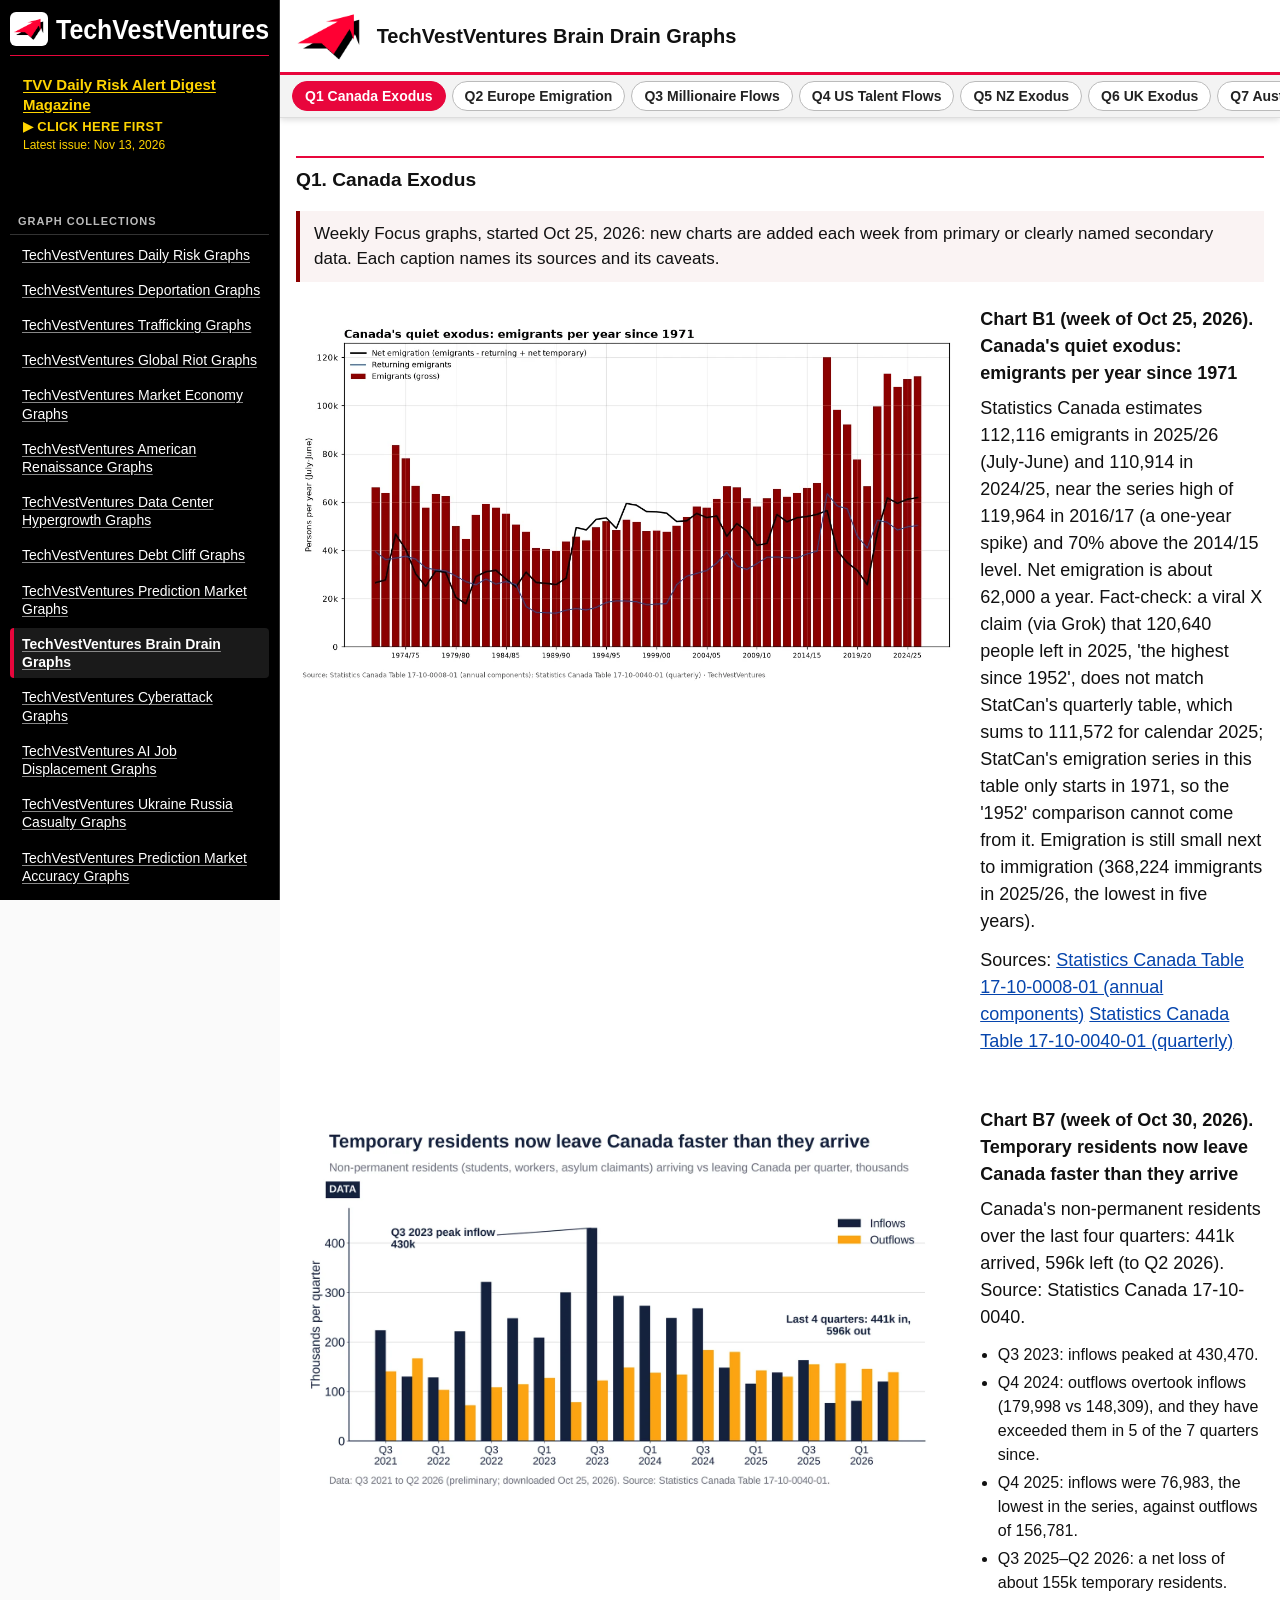
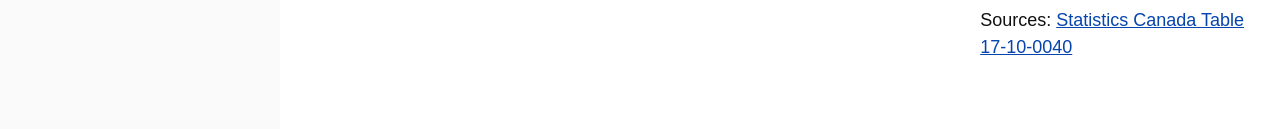
==== commit 274e294a: "Sidebar: add Longevity Watcher Digest button" ====
--- a/index.html
+++ b/index.html
@@ -1,4 +1,4 @@
-<!doctype html><html lang="en"><head><meta charset="utf-8"><meta name="viewport" content="width=device-width,initial-scale=1"><title>TechVestVentures Brain Drain Graphs</title><link rel="stylesheet" href="assets/style.css"></head><body><nav id="tvvnav" aria-label="TechVestVentures sites"><details open><summary><span class="mark"><img src="[data-uri]" alt="TechVest logo"></span><svg class="word" viewBox="0 0 214 32" preserveAspectRatio="xMinYMid meet" role="img" aria-label="TechVestVentures"><text x="0" y="26" textLength="214" lengthAdjust="spacingAndGlyphs" font-family="Arial,Helvetica,sans-serif" font-weight="700" font-size="28" fill="#fff">TechVestVentures</text></svg></summary><a class="mag" href="https://atlantean2.github.io/tvv-daily-risk-alert-digest/"><span class="t">TVV Daily Risk Alert Digest Magazine</span><span class="cta">&#9654; click here first</span><span class="sub">Latest issue: Nov 13, 2026</span></a><div class="sp2" aria-hidden="true"></div><div class="grp">Graph Collections</div><a href="https://atlantean2.github.io/tvv-daily-risk-graphs/">TechVestVentures Daily Risk Graphs</a><a href="https://atlantean2.github.io/tvv-deportation-graphs/">TechVestVentures Deportation Graphs</a><a href="https://atlantean2.github.io/tvv-trafficking-graphs/">TechVestVentures Trafficking Graphs</a><a href="https://atlantean2.github.io/tvv-global-riot-graphs/">TechVestVentures Global Riot Graphs</a><a href="https://atlantean2.github.io/tvv-market-economy-graphs/">TechVestVentures Market Economy Graphs</a><a href="https://atlantean2.github.io/tvv-american-renaissance-graphs/">TechVestVentures American Renaissance Graphs</a><a href="https://atlantean2.github.io/tvv-data-center-hypergrowth-graphs/">TechVestVentures Data Center Hypergrowth Graphs</a><a href="https://atlantean2.github.io/tvv-debt-cliff-graphs/">TechVestVentures Debt Cliff Graphs</a><a href="https://atlantean2.github.io/tvv-prediction-market-graphs/">TechVestVentures Prediction Market Graphs</a><a class="cur" href="https://atlantean2.github.io/tvv-brain-drain-graphs/" aria-current="page">TechVestVentures Brain Drain Graphs</a><a href="https://atlantean2.github.io/tvv-cyberattack-graphs/">TechVestVentures Cyberattack Graphs</a><a href="https://atlantean2.github.io/tvv-ai-job-displacement-graphs/">TechVestVentures AI Job Displacement Graphs</a><a href="https://atlantean2.github.io/tvv-ukraine-russia-casualty-graphs/">TechVestVentures Ukraine Russia Casualty Graphs</a><a href="https://atlantean2.github.io/tvv-prediction-market-accuracy-graphs/">TechVestVentures Prediction Market Accuracy Graphs</a><a href="https://atlantean2.github.io/tvv-longevity-health-graphs/">TechVestVentures Longevity Health Graphs</a><div class="sp5" aria-hidden="true"></div><div class="grp gold">Essays</div><a class="ess" href="https://atlantean2.github.io/tvv-daily-risk-alert-digest/essays/ai-job-displacement.html">AI Job Displacement</a><a class="ess" href="https://atlantean2.github.io/tvv-daily-risk-alert-digest/essays/prediction-markets.html">Prediction Markets</a><a class="ess" href="https://atlantean2.github.io/tvv-daily-risk-alert-digest/essays/ukraine-russia-casualty-claims.html">Ukraine vs Russia: Casualty Claims</a></details></nav><script>(function(){var d=document.querySelector('#tvvnav details');function f(){if(innerWidth>900)d.open=true}f();addEventListener('resize',f)})()</script><div id="top"><header><img src="assets/logo.png" alt="TVV logo"><h1>TechVestVentures Brain Drain Graphs</h1></header><nav id="tabs" role="tablist" aria-label="Sections"><button role="tab" data-d="Q1" aria-selected="false">Q1 Canada Exodus</button><button role="tab" data-d="Q2" aria-selected="false">Q2 Europe Emigration</button><button role="tab" data-d="Q3" aria-selected="false">Q3 Millionaire Flows</button><button role="tab" data-d="Q4" aria-selected="false">Q4 US Talent Flows</button><button role="tab" data-d="Q5" aria-selected="false">Q5 NZ Exodus</button><button role="tab" data-d="Q6" aria-selected="false">Q6 UK Exodus</button><button role="tab" data-d="Q7" aria-selected="false">Q7 Australia Exodus</button><button role="tab" data-d="sources" aria-selected="false">Sources</button></nav></div><main id="content"></main><script>const tabs=[...document.querySelectorAll('#tabs button')],m=document.getElementById('content'),ds=tabs.map(t=>t.dataset.d);
+<!doctype html><html lang="en"><head><meta charset="utf-8"><meta name="viewport" content="width=device-width,initial-scale=1"><title>TechVestVentures Brain Drain Graphs</title><link rel="icon" href="assets/favicon.svg" type="image/svg+xml"><link rel="icon" href="assets/favicon-32.png" sizes="32x32" type="image/png"><link rel="apple-touch-icon" href="assets/apple-touch-icon.png"><link rel="stylesheet" href="assets/style.css"></head><body><style id="tvvnav-lwd">#tvvnav .grp.teal{color:#2ee6c0;border-bottom-color:#0f5c4d}#tvvnav a.lwd{display:block;border:1px solid #2ee6c0;border-left:4px solid #2ee6c0;background:#04201a;color:#2ee6c0;font-weight:700;font-size:15px;text-decoration:none;padding:9px 9px 8px;margin:3px 0}#tvvnav a.lwd:hover,#tvvnav a.lwd:focus{background:#0a3a30}#tvvnav a.lwd .t{text-decoration:underline;text-underline-offset:2px}#tvvnav a.lwd .cta{display:block;margin-top:5px;font-size:13px;text-transform:uppercase;letter-spacing:.3px}#tvvnav a.lwd .sub{display:block;font-size:12px;font-weight:400;margin-top:2px;color:#9ff0de}#tvvnav a.lwd.cur{background:#2ee6c0;color:#000;border-left-color:#e8063c}#tvvnav a.lwd.cur .sub{color:#000}</style><nav id="tvvnav" aria-label="TechVestVentures sites"><details open><summary><span class="mark"><img src="[data-uri]" alt="TechVest logo"></span><svg class="word" viewBox="0 0 214 32" preserveAspectRatio="xMinYMid meet" role="img" aria-label="TechVestVentures"><text x="0" y="26" textLength="214" lengthAdjust="spacingAndGlyphs" font-family="Arial,Helvetica,sans-serif" font-weight="700" font-size="28" fill="#fff">TechVestVentures</text></svg></summary><a class="mag" href="https://atlantean2.github.io/tvv-daily-risk-alert-digest/"><span class="t">TVV Daily Risk Alert Digest Magazine</span><span class="cta">&#9654; click here first</span><span class="sub">Latest issue: Nov 13, 2026</span></a><div class="sp2" aria-hidden="true"></div><div class="grp">Graph Collections</div><a href="https://atlantean2.github.io/tvv-daily-risk-graphs/">TechVestVentures Daily Risk Graphs</a><a href="https://atlantean2.github.io/tvv-deportation-graphs/">TechVestVentures Deportation Graphs</a><a href="https://atlantean2.github.io/tvv-trafficking-graphs/">TechVestVentures Trafficking Graphs</a><a href="https://atlantean2.github.io/tvv-global-riot-graphs/">TechVestVentures Global Riot Graphs</a><a href="https://atlantean2.github.io/tvv-market-economy-graphs/">TechVestVentures Market Economy Graphs</a><a href="https://atlantean2.github.io/tvv-american-renaissance-graphs/">TechVestVentures American Renaissance Graphs</a><a href="https://atlantean2.github.io/tvv-data-center-hypergrowth-graphs/">TechVestVentures Data Center Hypergrowth Graphs</a><a href="https://atlantean2.github.io/tvv-debt-cliff-graphs/">TechVestVentures Debt Cliff Graphs</a><a href="https://atlantean2.github.io/tvv-prediction-market-graphs/">TechVestVentures Prediction Market Graphs</a><a class="cur" href="https://atlantean2.github.io/tvv-brain-drain-graphs/" aria-current="page">TechVestVentures Brain Drain Graphs</a><a href="https://atlantean2.github.io/tvv-cyberattack-graphs/">TechVestVentures Cyberattack Graphs</a><a href="https://atlantean2.github.io/tvv-ai-job-displacement-graphs/">TechVestVentures AI Job Displacement Graphs</a><a href="https://atlantean2.github.io/tvv-ukraine-russia-casualty-graphs/">TechVestVentures Ukraine Russia Casualty Graphs</a><a href="https://atlantean2.github.io/tvv-prediction-market-accuracy-graphs/">TechVestVentures Prediction Market Accuracy Graphs</a><a href="https://atlantean2.github.io/tvv-longevity-health-graphs/">TechVestVentures Longevity Health Graphs</a><div class="sp5" aria-hidden="true"></div><div class="grp gold">Essays</div><a class="ess" href="https://atlantean2.github.io/tvv-daily-risk-alert-digest/essays/ai-job-displacement.html">AI Job Displacement</a><a class="ess" href="https://atlantean2.github.io/tvv-daily-risk-alert-digest/essays/prediction-markets.html">Prediction Markets</a><a class="ess" href="https://atlantean2.github.io/tvv-daily-risk-alert-digest/essays/ukraine-russia-casualty-claims.html">Ukraine vs Russia: Casualty Claims</a><div class="sp5" aria-hidden="true"></div><div class="grp teal">Longevity Watcher</div><a class="lwd" href="https://atlantean2.github.io/tvv-longevity-watcher-digest/"><span class="t">Longevity Watcher Digest</span><span class="cta">&#9654; weekly digest</span><span class="sub">New issue every Friday</span></a></details></nav><script>(function(){var d=document.querySelector('#tvvnav details');function f(){if(innerWidth>900)d.open=true}f();addEventListener('resize',f)})()</script><div id="top"><header><img src="assets/logo.png" alt="TVV logo"><h1>TechVestVentures Brain Drain Graphs</h1></header><nav id="tabs" role="tablist" aria-label="Sections"><button role="tab" data-d="Q1" aria-selected="false">Q1 Canada Exodus</button><button role="tab" data-d="Q2" aria-selected="false">Q2 Europe Emigration</button><button role="tab" data-d="Q3" aria-selected="false">Q3 Millionaire Flows</button><button role="tab" data-d="Q4" aria-selected="false">Q4 US Talent Flows</button><button role="tab" data-d="Q5" aria-selected="false">Q5 NZ Exodus</button><button role="tab" data-d="Q6" aria-selected="false">Q6 UK Exodus</button><button role="tab" data-d="Q7" aria-selected="false">Q7 Australia Exodus</button><button role="tab" data-d="sources" aria-selected="false">Sources</button></nav></div><main id="content"></main><script>const tabs=[...document.querySelectorAll('#tabs button')],m=document.getElementById('content'),ds=tabs.map(t=>t.dataset.d);
 async function show(d){if(!ds.includes(d))d=ds[0];tabs.forEach(t=>t.setAttribute('aria-selected',t.dataset.d==d));
 document.querySelector(`#tabs [data-d="${d}"]`).scrollIntoView({inline:'nearest',block:'nearest'});
 m.innerHTML='<p>Loading…</p>';try{const r=await fetch('issues/'+d+'.html',{cache:'no-cache'});const doc=new DOMParser().parseFromString(await r.text(),'text/html');
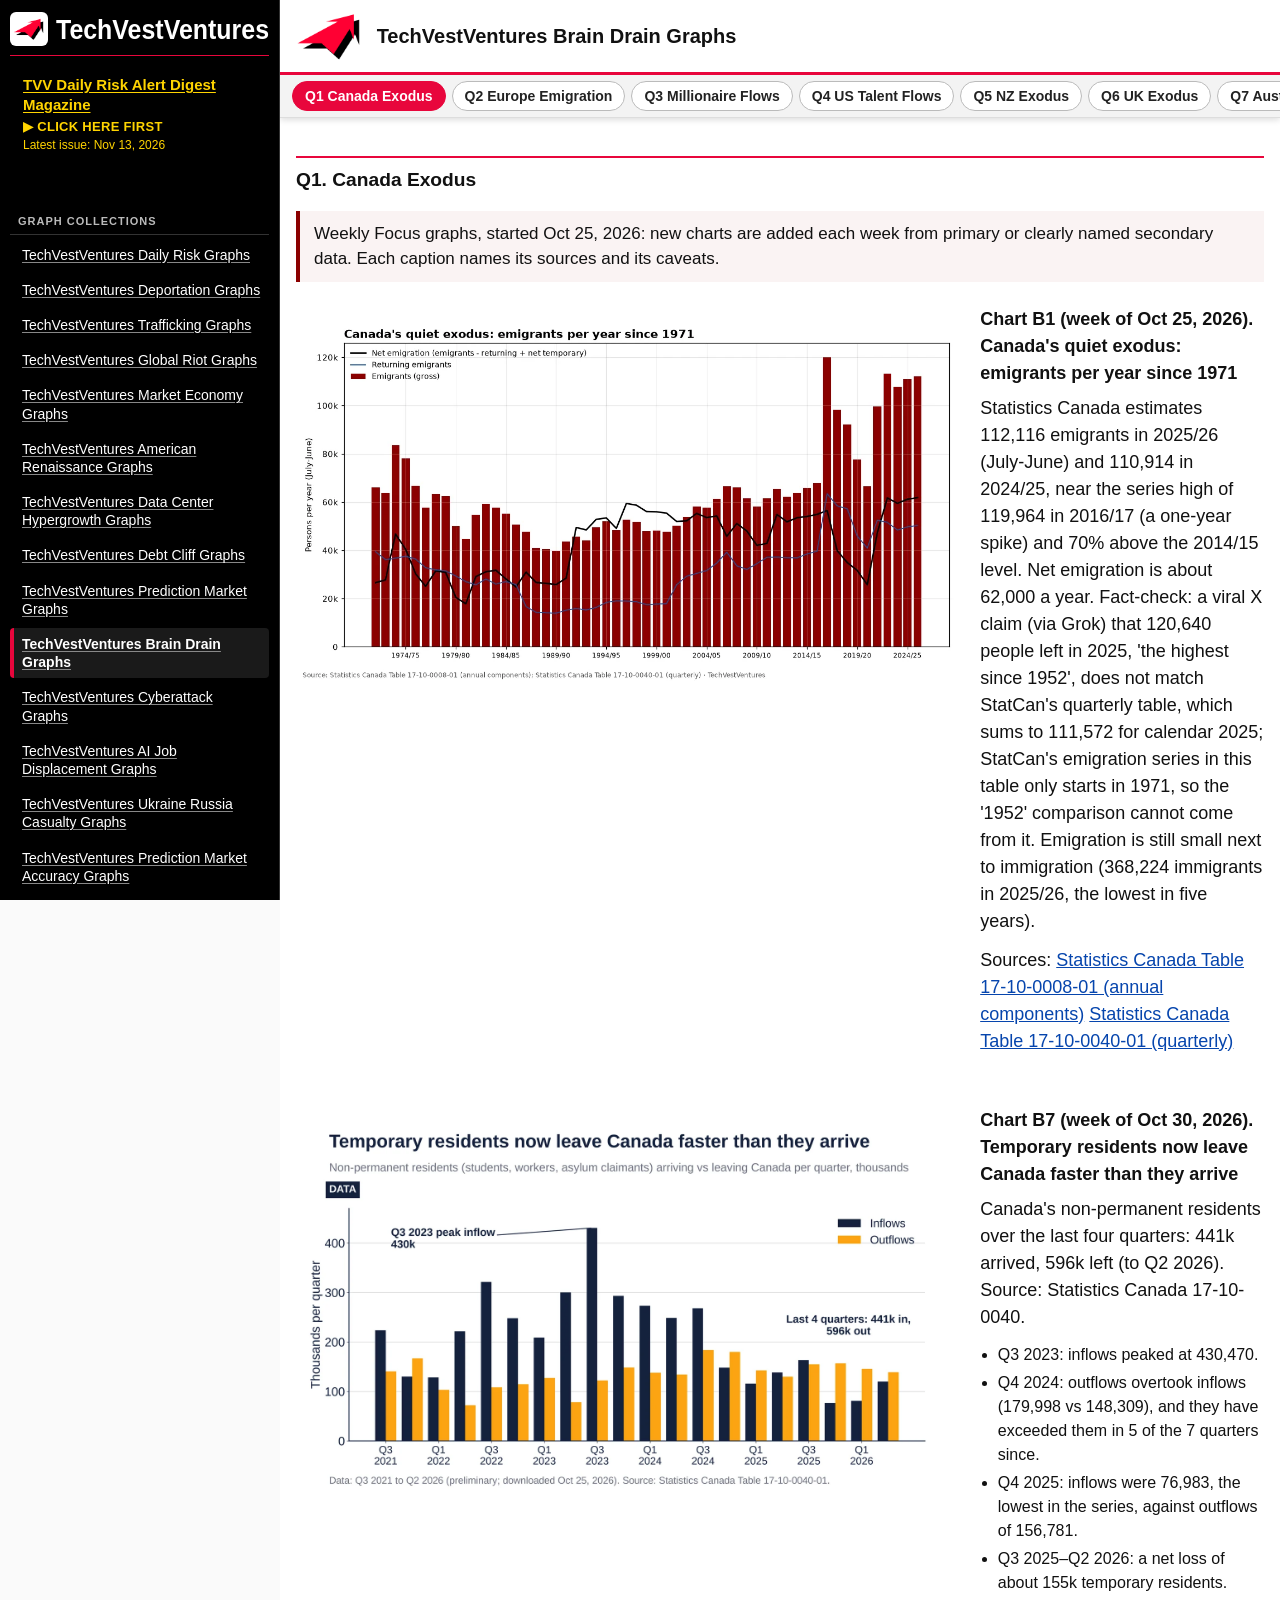
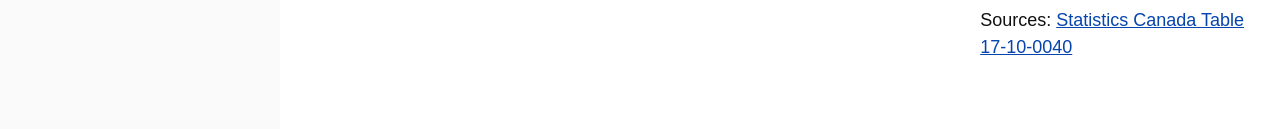
==== commit 4eb00887: "Sidebar: rename button to Longevity Watch" ====
--- a/index.html
+++ b/index.html
@@ -1,4 +1,4 @@
-<!doctype html><html lang="en"><head><meta charset="utf-8"><meta name="viewport" content="width=device-width,initial-scale=1"><title>TechVestVentures Brain Drain Graphs</title><link rel="icon" href="assets/favicon.svg" type="image/svg+xml"><link rel="icon" href="assets/favicon-32.png" sizes="32x32" type="image/png"><link rel="apple-touch-icon" href="assets/apple-touch-icon.png"><link rel="stylesheet" href="assets/style.css"></head><body><style id="tvvnav-lwd">#tvvnav .grp.teal{color:#2ee6c0;border-bottom-color:#0f5c4d}#tvvnav a.lwd{display:block;border:1px solid #2ee6c0;border-left:4px solid #2ee6c0;background:#04201a;color:#2ee6c0;font-weight:700;font-size:15px;text-decoration:none;padding:9px 9px 8px;margin:3px 0}#tvvnav a.lwd:hover,#tvvnav a.lwd:focus{background:#0a3a30}#tvvnav a.lwd .t{text-decoration:underline;text-underline-offset:2px}#tvvnav a.lwd .cta{display:block;margin-top:5px;font-size:13px;text-transform:uppercase;letter-spacing:.3px}#tvvnav a.lwd .sub{display:block;font-size:12px;font-weight:400;margin-top:2px;color:#9ff0de}#tvvnav a.lwd.cur{background:#2ee6c0;color:#000;border-left-color:#e8063c}#tvvnav a.lwd.cur .sub{color:#000}</style><nav id="tvvnav" aria-label="TechVestVentures sites"><details open><summary><span class="mark"><img src="[data-uri]" alt="TechVest logo"></span><svg class="word" viewBox="0 0 214 32" preserveAspectRatio="xMinYMid meet" role="img" aria-label="TechVestVentures"><text x="0" y="26" textLength="214" lengthAdjust="spacingAndGlyphs" font-family="Arial,Helvetica,sans-serif" font-weight="700" font-size="28" fill="#fff">TechVestVentures</text></svg></summary><a class="mag" href="https://atlantean2.github.io/tvv-daily-risk-alert-digest/"><span class="t">TVV Daily Risk Alert Digest Magazine</span><span class="cta">&#9654; click here first</span><span class="sub">Latest issue: Nov 13, 2026</span></a><div class="sp2" aria-hidden="true"></div><div class="grp">Graph Collections</div><a href="https://atlantean2.github.io/tvv-daily-risk-graphs/">TechVestVentures Daily Risk Graphs</a><a href="https://atlantean2.github.io/tvv-deportation-graphs/">TechVestVentures Deportation Graphs</a><a href="https://atlantean2.github.io/tvv-trafficking-graphs/">TechVestVentures Trafficking Graphs</a><a href="https://atlantean2.github.io/tvv-global-riot-graphs/">TechVestVentures Global Riot Graphs</a><a href="https://atlantean2.github.io/tvv-market-economy-graphs/">TechVestVentures Market Economy Graphs</a><a href="https://atlantean2.github.io/tvv-american-renaissance-graphs/">TechVestVentures American Renaissance Graphs</a><a href="https://atlantean2.github.io/tvv-data-center-hypergrowth-graphs/">TechVestVentures Data Center Hypergrowth Graphs</a><a href="https://atlantean2.github.io/tvv-debt-cliff-graphs/">TechVestVentures Debt Cliff Graphs</a><a href="https://atlantean2.github.io/tvv-prediction-market-graphs/">TechVestVentures Prediction Market Graphs</a><a class="cur" href="https://atlantean2.github.io/tvv-brain-drain-graphs/" aria-current="page">TechVestVentures Brain Drain Graphs</a><a href="https://atlantean2.github.io/tvv-cyberattack-graphs/">TechVestVentures Cyberattack Graphs</a><a href="https://atlantean2.github.io/tvv-ai-job-displacement-graphs/">TechVestVentures AI Job Displacement Graphs</a><a href="https://atlantean2.github.io/tvv-ukraine-russia-casualty-graphs/">TechVestVentures Ukraine Russia Casualty Graphs</a><a href="https://atlantean2.github.io/tvv-prediction-market-accuracy-graphs/">TechVestVentures Prediction Market Accuracy Graphs</a><a href="https://atlantean2.github.io/tvv-longevity-health-graphs/">TechVestVentures Longevity Health Graphs</a><div class="sp5" aria-hidden="true"></div><div class="grp gold">Essays</div><a class="ess" href="https://atlantean2.github.io/tvv-daily-risk-alert-digest/essays/ai-job-displacement.html">AI Job Displacement</a><a class="ess" href="https://atlantean2.github.io/tvv-daily-risk-alert-digest/essays/prediction-markets.html">Prediction Markets</a><a class="ess" href="https://atlantean2.github.io/tvv-daily-risk-alert-digest/essays/ukraine-russia-casualty-claims.html">Ukraine vs Russia: Casualty Claims</a><div class="sp5" aria-hidden="true"></div><div class="grp teal">Longevity Watcher</div><a class="lwd" href="https://atlantean2.github.io/tvv-longevity-watcher-digest/"><span class="t">Longevity Watcher Digest</span><span class="cta">&#9654; weekly digest</span><span class="sub">New issue every Friday</span></a></details></nav><script>(function(){var d=document.querySelector('#tvvnav details');function f(){if(innerWidth>900)d.open=true}f();addEventListener('resize',f)})()</script><div id="top"><header><img src="assets/logo.png" alt="TVV logo"><h1>TechVestVentures Brain Drain Graphs</h1></header><nav id="tabs" role="tablist" aria-label="Sections"><button role="tab" data-d="Q1" aria-selected="false">Q1 Canada Exodus</button><button role="tab" data-d="Q2" aria-selected="false">Q2 Europe Emigration</button><button role="tab" data-d="Q3" aria-selected="false">Q3 Millionaire Flows</button><button role="tab" data-d="Q4" aria-selected="false">Q4 US Talent Flows</button><button role="tab" data-d="Q5" aria-selected="false">Q5 NZ Exodus</button><button role="tab" data-d="Q6" aria-selected="false">Q6 UK Exodus</button><button role="tab" data-d="Q7" aria-selected="false">Q7 Australia Exodus</button><button role="tab" data-d="sources" aria-selected="false">Sources</button></nav></div><main id="content"></main><script>const tabs=[...document.querySelectorAll('#tabs button')],m=document.getElementById('content'),ds=tabs.map(t=>t.dataset.d);
+<!doctype html><html lang="en"><head><meta charset="utf-8"><meta name="viewport" content="width=device-width,initial-scale=1"><title>TechVestVentures Brain Drain Graphs</title><link rel="icon" href="assets/favicon.svg" type="image/svg+xml"><link rel="icon" href="assets/favicon-32.png" sizes="32x32" type="image/png"><link rel="apple-touch-icon" href="assets/apple-touch-icon.png"><link rel="stylesheet" href="assets/style.css"></head><body><nav id="tvvnav" aria-label="TechVestVentures sites"><details open><summary><span class="mark"><img src="[data-uri]" alt="TechVest logo"></span><svg class="word" viewBox="0 0 214 32" preserveAspectRatio="xMinYMid meet" role="img" aria-label="TechVestVentures"><text x="0" y="26" textLength="214" lengthAdjust="spacingAndGlyphs" font-family="Arial,Helvetica,sans-serif" font-weight="700" font-size="28" fill="#fff">TechVestVentures</text></svg></summary><a class="mag" href="https://atlantean2.github.io/tvv-daily-risk-alert-digest/"><span class="t">TVV Daily Risk Alert Digest Magazine</span><span class="cta">&#9654; click here first</span><span class="sub">Latest issue: Nov 13, 2026</span></a><div class="sp2" aria-hidden="true"></div><div class="grp">Graph Collections</div><a href="https://atlantean2.github.io/tvv-daily-risk-graphs/">TechVestVentures Daily Risk Graphs</a><a href="https://atlantean2.github.io/tvv-deportation-graphs/">TechVestVentures Deportation Graphs</a><a href="https://atlantean2.github.io/tvv-trafficking-graphs/">TechVestVentures Trafficking Graphs</a><a href="https://atlantean2.github.io/tvv-global-riot-graphs/">TechVestVentures Global Riot Graphs</a><a href="https://atlantean2.github.io/tvv-market-economy-graphs/">TechVestVentures Market Economy Graphs</a><a href="https://atlantean2.github.io/tvv-american-renaissance-graphs/">TechVestVentures American Renaissance Graphs</a><a href="https://atlantean2.github.io/tvv-data-center-hypergrowth-graphs/">TechVestVentures Data Center Hypergrowth Graphs</a><a href="https://atlantean2.github.io/tvv-debt-cliff-graphs/">TechVestVentures Debt Cliff Graphs</a><a href="https://atlantean2.github.io/tvv-prediction-market-graphs/">TechVestVentures Prediction Market Graphs</a><a class="cur" href="https://atlantean2.github.io/tvv-brain-drain-graphs/" aria-current="page">TechVestVentures Brain Drain Graphs</a><a href="https://atlantean2.github.io/tvv-cyberattack-graphs/">TechVestVentures Cyberattack Graphs</a><a href="https://atlantean2.github.io/tvv-ai-job-displacement-graphs/">TechVestVentures AI Job Displacement Graphs</a><a href="https://atlantean2.github.io/tvv-ukraine-russia-casualty-graphs/">TechVestVentures Ukraine Russia Casualty Graphs</a><a href="https://atlantean2.github.io/tvv-prediction-market-accuracy-graphs/">TechVestVentures Prediction Market Accuracy Graphs</a><a href="https://atlantean2.github.io/tvv-longevity-health-graphs/">TechVestVentures Longevity Health Graphs</a><div class="sp5" aria-hidden="true"></div><div class="grp gold">Essays</div><a class="ess" href="https://atlantean2.github.io/tvv-daily-risk-alert-digest/essays/ai-job-displacement.html">AI Job Displacement</a><a class="ess" href="https://atlantean2.github.io/tvv-daily-risk-alert-digest/essays/prediction-markets.html">Prediction Markets</a><a class="ess" href="https://atlantean2.github.io/tvv-daily-risk-alert-digest/essays/ukraine-russia-casualty-claims.html">Ukraine vs Russia: Casualty Claims</a><div class="sp5" aria-hidden="true"></div><div class="grp teal">Longevity Watch</div><a class="lwd" href="https://atlantean2.github.io/tvv-longevity-watcher-digest/"><span class="t">Longevity Watch</span><span class="cta">&#9654; weekly digest</span><span class="sub">New issue every Friday</span></a></details></nav><script>(function(){var d=document.querySelector('#tvvnav details');function f(){if(innerWidth>900)d.open=true}f();addEventListener('resize',f)})()</script><div id="top"><header><img src="assets/logo.png" alt="TVV logo"><h1>TechVestVentures Brain Drain Graphs</h1></header><nav id="tabs" role="tablist" aria-label="Sections"><button role="tab" data-d="Q1" aria-selected="false">Q1 Canada Exodus</button><button role="tab" data-d="Q2" aria-selected="false">Q2 Europe Emigration</button><button role="tab" data-d="Q3" aria-selected="false">Q3 Millionaire Flows</button><button role="tab" data-d="Q4" aria-selected="false">Q4 US Talent Flows</button><button role="tab" data-d="Q5" aria-selected="false">Q5 NZ Exodus</button><button role="tab" data-d="Q6" aria-selected="false">Q6 UK Exodus</button><button role="tab" data-d="Q7" aria-selected="false">Q7 Australia Exodus</button><button role="tab" data-d="Q8" aria-selected="false">Q8 Who Emigrates</button><button role="tab" data-d="Q9" aria-selected="false">Q9 German Exodus</button><button role="tab" data-d="sources" aria-selected="false">Sources</button></nav></div><main id="content"></main><script>const tabs=[...document.querySelectorAll('#tabs button')],m=document.getElementById('content'),ds=tabs.map(t=>t.dataset.d);
 async function show(d){if(!ds.includes(d))d=ds[0];tabs.forEach(t=>t.setAttribute('aria-selected',t.dataset.d==d));
 document.querySelector(`#tabs [data-d="${d}"]`).scrollIntoView({inline:'nearest',block:'nearest'});
 m.innerHTML='<p>Loading…</p>';try{const r=await fetch('issues/'+d+'.html',{cache:'no-cache'});const doc=new DOMParser().parseFromString(await r.text(),'text/html');
--- a/assets/style.css
+++ b/assets/style.css
@@ -8,6 +8,11 @@
 main{max-width:1040px;margin:0 auto;padding:16px;background:#fff}
 main img{width:100%;max-width:1000px;height:auto;display:block;margin:14px auto}
 a{color:#0645ad;text-decoration:underline}h2{border-top:2px solid #e8063c;padding-top:8px;margin-top:22px;font-size:1.2rem;font-weight:700;scroll-margin-top:130px}
+h2.priority-summary{border-top:2px solid #C9A227;text-align:center;font-size:1.25rem;margin-top:28px}
+table.priority-summary{width:100%;border-collapse:collapse;margin:8px 0 20px;font-size:10.5pt}
+table.priority-summary th,table.priority-summary td{vertical-align:top;padding:2px 10px 2px 0;text-align:left;font-weight:400}
+table.priority-summary thead th{font-weight:700}
+table.priority-summary tbody th{font-weight:700;color:#B91C1C;white-space:nowrap;width:1.2in}
 main table{width:100%;border-collapse:collapse}main td{display:block;width:100%;padding:0}main td:empty{display:none}
 ul.items{margin-left:24px;padding-left:1.1em}
 .action-box{border:3px solid #e8063c;padding:10px 14px;margin:20px 0}a.risk-center{font-weight:700;color:#C00000}.rc-header{font-size:.9rem;color:#1a1a1a;border-bottom:2px solid #C9A227;padding-bottom:6px;margin:0 0 12px}ul.items li{margin:6px 0}
@@ -46,6 +51,14 @@
 #tvvnav a.ess{color:#ffd400;font-weight:700;text-decoration-color:#8a7300}
 #tvvnav a.ess:hover,#tvvnav a.ess:focus{background:#1a1a1a;text-decoration-color:#ffd400}
 #tvvnav a.ess.cur{background:#ffd400;color:#000;border-left-color:#e8063c;text-decoration:none}
+#tvvnav .grp.teal{color:#2ee6c0;border-bottom-color:#0f5c4d}
+#tvvnav a.lwd{display:block;border:1px solid #2ee6c0;border-left:4px solid #2ee6c0;background:#04201a;color:#2ee6c0;font-weight:700;font-size:15px;text-decoration:none;padding:9px 9px 8px;margin:3px 0}
+#tvvnav a.lwd:hover,#tvvnav a.lwd:focus{background:#0a3a30}
+#tvvnav a.lwd .t{text-decoration:underline;text-underline-offset:2px}
+#tvvnav a.lwd .cta{display:block;margin-top:5px;font-size:13px;text-transform:uppercase;letter-spacing:.3px}
+#tvvnav a.lwd .sub{display:block;font-size:12px;font-weight:400;margin-top:2px;color:#9ff0de}
+#tvvnav a.lwd.cur{background:#2ee6c0;color:#000;border-left-color:#e8063c}
+#tvvnav a.lwd.cur .sub{color:#000}
 body{padding-left:280px}
 @media(max-width:900px){body{padding-left:0}#tvvnav{position:static;width:auto;border-right:0;border-bottom:2px solid #e8063c;padding:8px 12px}
 #tvvnav summary{cursor:pointer;margin:0;border:0;padding:2px 0}#tvvnav .word{max-width:250px}
